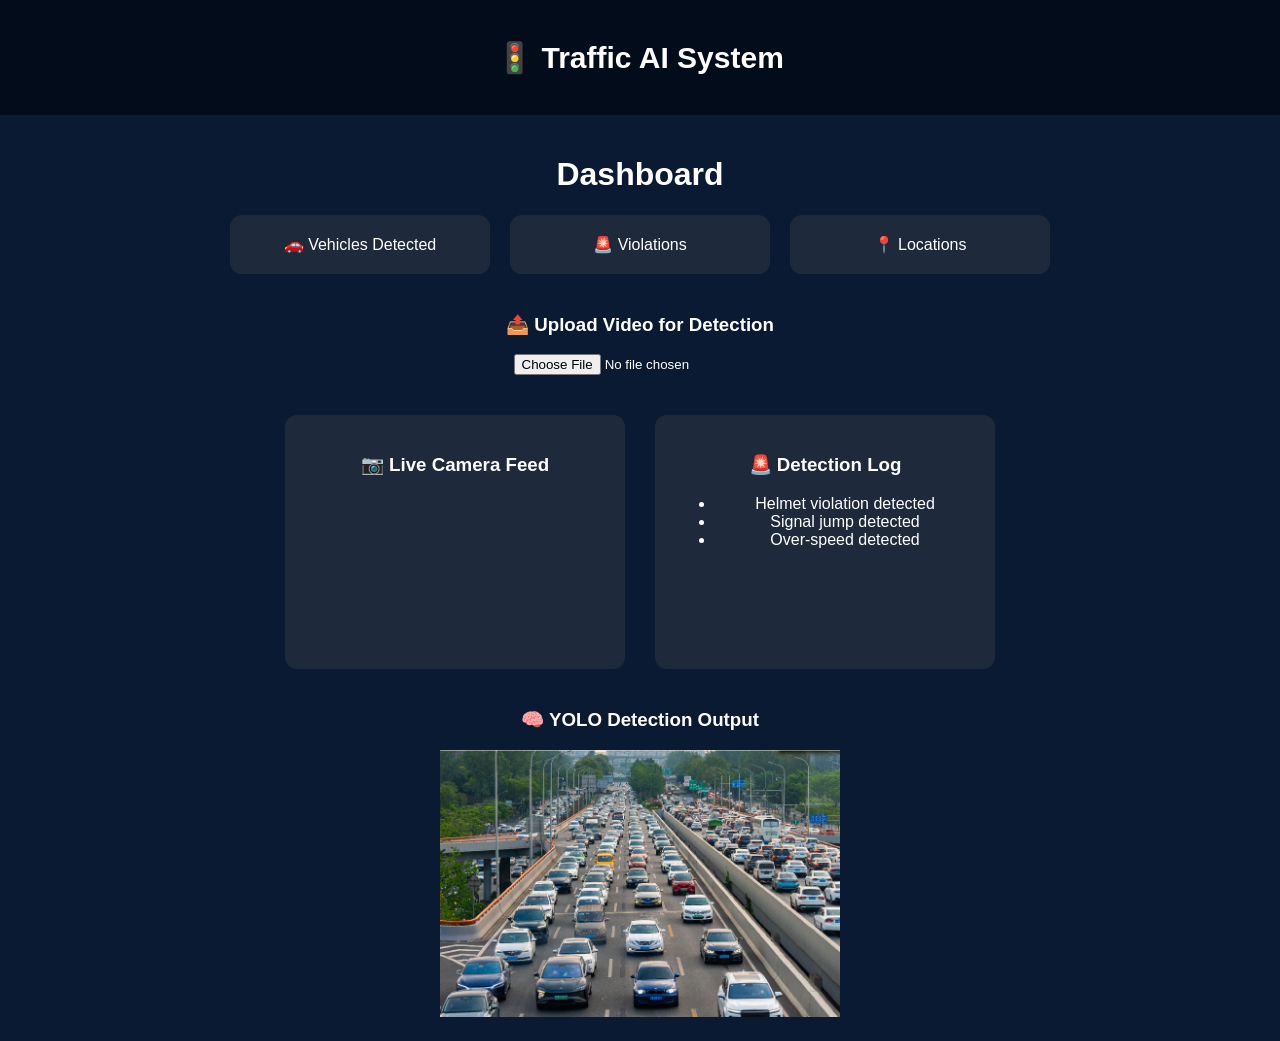
==== frontend/index.html @ d4ddbb0c "Added frontend UI with camera and YOLO output" ====
<!DOCTYPE html>
<html>
<head>
    <title>AI Traffic Dashboard</title>
    <link rel="stylesheet" href="style.css">
</head>

<body>
<!-- 🔥 NAVBAR -->
<div class="navbar">
    <h2>🚦 Traffic AI System</h2>
</div>

<div class="container">

    <!-- 🔥 DASHBOARD TITLE -->
    <h1>Dashboard</h1>

    <!-- 🔥 TOP CARDS -->
    <div class="cards">
        <div class="card">🚗 Vehicles Detected</div>
        <div class="card">🚨 Violations</div>
        <div class="card">📍 Locations</div>
    </div>

    <!-- 🔥 UPLOAD SECTION -->
    <div class="upload-box">
        <h3>📤 Upload Video for Detection</h3>
        <input type="file" accept="video/*">
    </div>

    <!-- 🔥 CAMERA + DETECTION -->
    <div class="camera-section">

        <!-- Camera -->
        <div class="camera-box">
            <h3>📷 Live Camera Feed</h3>
            <video id="camera" autoplay></video>
        </div>

        <!-- Detection Log -->
        <div class="detection-box">
            <h3>🚨 Detection Log</h3>
            <ul>
                <li>Helmet violation detected</li>
                <li>Signal jump detected</li>
                <li>Over-speed detected</li>
            </ul>
        </div>

    </div>

    <!-- 🔥 YOLO OUTPUT -->
    <div class="yolo-output">
        <h3>🧠 YOLO Detection Output</h3>
        <img src="output/result.jpg" id="yolo-image" width="400">
    </div>

</div>

<!-- 🔥 SCRIPT -->
<script>

    // 🎥 Webcam
    const video = document.getElementById("camera");

    navigator.mediaDevices.getUserMedia({ video: true })
    .then(stream => {
        video.srcObject = stream;
    });

    // 🔁 Auto refresh YOLO image
    setInterval(() => {
        const img = document.getElementById("yolo-image");
        img.src = "output/result.jpg?t=" + new Date().getTime();
    }, 1000);

</script>

</body>
</html>
---- frontend/style.css ----
body {
margin: 0;
font-family: Arial, sans-serif;
background: #0b1a33;
color: white;
text-align: center;
}

.navbar {
background: #020c1b;
padding: 15px;
font-size: 20px;
}

.container {
padding: 20px;
}

.cards {
display: flex;
justify-content: center;
gap: 20px;
margin-top: 20px;
}

.card {
background-color: #1e293b;
padding: 20px;
border-radius: 12px;
width: 220px;
}

.upload-box {
margin-top: 40px;
}

.camera-section {
display: flex;
justify-content: center;
gap: 30px;
margin-top: 40px;
}

.camera-box, .detection-box {
background: #1e293b;
padding: 20px;
border-radius: 12px;
width: 300px;
}

video {
width: 100%;
border-radius: 10px;
}

.yolo-output {
margin-top: 40px;
}
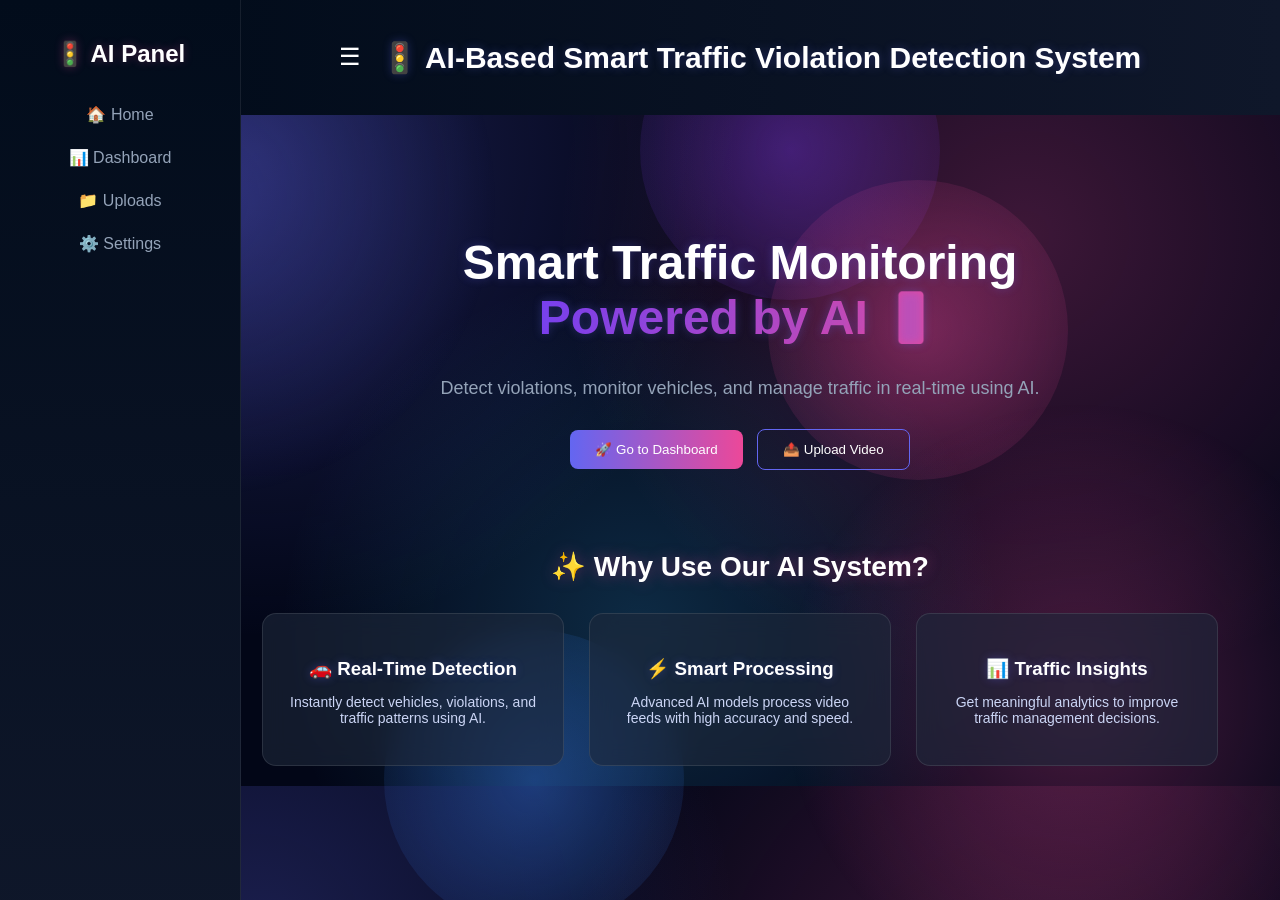
==== commit 2b1978fd: "UI completed with homepage + dashboard + animations" ====
--- a/frontend/index.html
+++ b/frontend/index.html
@@ -1,4 +1,5 @@
 <!DOCTYPE html>
+
 <html>
 <head>
     <title>AI Traffic Dashboard</title>
@@ -6,51 +7,130 @@
 </head>
 
 <body>
+<div class="background-glow">
+    <span></span>
+    <span></span>
+    <span></span>
+</div>
+
 <!-- 🔥 NAVBAR -->
+
 <div class="navbar">
-    <h2>🚦 Traffic AI System</h2>
-</div>
+    <!-- ☰ Hamburger Button -->
+    <span class="menu-btn" onclick="toggleSidebar()">☰</span>
+
+    <h2>🚦 AI-Based Smart Traffic Violation Detection System</h2>
+
+</div>
+
+<!-- 🧱 SIDEBAR -->
+
+<div class="sidebar" id="sidebar">
+    <h2>🚦 AI Panel</h2>
+    <ul>
+        <li onclick="showPage('homePage')">🏠 Home</li>
+        <li onclick="showPage('dashboardPage')">📊 Dashboard</li>
+        <li onclick="showPage('uploadPage')">📁 Uploads</li>
+        <li onclick="showPage('settingsPage')">⚙️ Settings</li>
+    </ul>
+</div>
+
+<!-- 📦 MAIN -->
 
 <div class="container">
 
-    <!-- 🔥 DASHBOARD TITLE -->
-    <h1>Dashboard</h1>
-
-    <!-- 🔥 TOP CARDS -->
+<!-- 🏠 HOME PAGE -->
+<div id="homePage" class="page active">
+
+    <div class="home-container">
+        
+        <h1 class="hero-title">
+            Smart Traffic Monitoring <br>
+            <span>Powered by AI 🚦</span>
+        </h1>
+
+        <p class="hero-subtitle">
+            Detect violations, monitor vehicles, and manage traffic in real-time using AI.
+        </p>
+
+        <div class="hero-buttons">
+            <button onclick="showPage('dashboardPage')" class="primary-btn">
+                🚀 Go to Dashboard
+            </button>
+
+            <button onclick="showPage('uploadPage')" class="secondary-btn">
+                📤 Upload Video
+            </button>
+        </div>
+
+    </div>
+    <!-- 🚀 FEATURES SECTION -->
+<div class="features">
+
+    <h2 class="section-title">✨ Why Use Our AI System?</h2>
+
+    <div class="feature-cards">
+
+        <div class="feature-card">
+            <h3>🚗 Real-Time Detection</h3>
+            <p>Instantly detect vehicles, violations, and traffic patterns using AI.</p>
+        </div>
+
+        <div class="feature-card">
+            <h3>⚡ Smart Processing</h3>
+            <p>Advanced AI models process video feeds with high accuracy and speed.</p>
+        </div>
+
+        <div class="feature-card">
+            <h3>📊 Traffic Insights</h3>
+            <p>Get meaningful analytics to improve traffic management decisions.</p>
+        </div>
+
+    </div>
+
+</div>
+
+</div>
+
+<!-- 📊 DASHBOARD PAGE -->
+<div id="dashboardPage" class="page">
+
+    <h1>🚦Real-Time Traffic Insights</h1>
+
     <div class="cards">
-        <div class="card">🚗 Vehicles Detected</div>
-        <div class="card">🚨 Violations</div>
-        <div class="card">📍 Locations</div>
-    </div>
-
-    <!-- 🔥 UPLOAD SECTION -->
+        <div class="card">
+            🚗 <span id="vehicleCount">0</span><br>Vehicles Detected
+        </div>
+        <div class="card">
+            🚨 <span id="violationCount">0</span><br>Violations
+        </div>
+        <div class="card">
+            📍 <span id="locationCount">0</span><br>Locations
+        </div>
+    </div>
+
     <div class="upload-box">
         <h3>📤 Upload Video for Detection</h3>
-        <input type="file" accept="video/*">
-    </div>
-
-    <!-- 🔥 CAMERA + DETECTION -->
+        <input type="file" id="videoUpload" accept="video/*">
+        <video id="uploadedVideo" controls style="margin-top:15px; width: 400px; display:none;"></video>
+    </div>  
+
     <div class="camera-section">
 
-        <!-- Camera -->
         <div class="camera-box">
             <h3>📷 Live Camera Feed</h3>
             <video id="camera" autoplay></video>
         </div>
 
-        <!-- Detection Log -->
         <div class="detection-box">
             <h3>🚨 Detection Log</h3>
-            <ul>
-                <li>Helmet violation detected</li>
-                <li>Signal jump detected</li>
-                <li>Over-speed detected</li>
+            <ul id="detectionList">
+                <li>Waiting for input...</li>
             </ul>
         </div>
 
     </div>
 
-    <!-- 🔥 YOLO OUTPUT -->
     <div class="yolo-output">
         <h3>🧠 YOLO Detection Output</h3>
         <img src="output/result.jpg" id="yolo-image" width="400">
@@ -58,24 +138,128 @@
 
 </div>
 
+<!-- 📂 UPLOAD PAGE -->
+<div id="uploadPage" class="page">
+    <h1>Upload Center 📤</h1>
+    <p>Upload videos and analyze traffic violations.</p>
+</div>
+
+<!-- ⚙️ SETTINGS PAGE -->
+<div id="settingsPage" class="page">
+    <h1>Settings ⚙️</h1>
+    <p>Configure your system here.</p>
+</div>
+
+</div>
+
 <!-- 🔥 SCRIPT -->
+
 <script>
+document.addEventListener("DOMContentLoaded", () => {
+
+    // 🔁 PAGE SWITCH
+    window.showPage = function(pageId) {
+        const pages = document.querySelectorAll(".page");
+
+        pages.forEach(page => {
+            page.classList.remove("active");
+        });
+
+        document.getElementById(pageId).classList.add("active");
+    };
+
+    const video = document.getElementById("camera");
+    const detectionList = document.getElementById("detectionList");
+    const uploadInput = document.getElementById("videoUpload");
+    const uploadedVideo = document.getElementById("uploadedVideo");
 
     // 🎥 Webcam
-    const video = document.getElementById("camera");
-
-    navigator.mediaDevices.getUserMedia({ video: true })
-    .then(stream => {
-        video.srcObject = stream;
-    });
-
-    // 🔁 Auto refresh YOLO image
+    if (video) {
+        navigator.mediaDevices.getUserMedia({ video: true })
+        .then(stream => {
+            video.srcObject = stream;
+        });
+    }
+
+    // 🔁 YOLO refresh
     setInterval(() => {
         const img = document.getElementById("yolo-image");
-        img.src = "output/result.jpg?t=" + new Date().getTime();
+        if (img) {
+            img.src = "output/result.jpg?t=" + new Date().getTime();
+        }
     }, 1000);
 
+    // 🔢 Counter
+  function animateCount(id, target) {
+    let count = 0;
+    const element = document.getElementById(id);
+
+    const interval = setInterval(() => {
+        count += Math.ceil(target / 50); // faster + smooth
+        if (count >= target) count = target;
+
+        element.innerText = count;
+
+        if (count === target) clearInterval(interval);
+    }, 30);
+}
+    // 🔥 Fake logs
+    const logs = [
+        "🚨 Helmet violation detected",
+        "🚗 Overspeed vehicle detected",
+        "🚦 Signal jump detected",
+        "📸 License plate captured",
+        "⚠️ Triple riding detected"
+    ];
+
+    if (detectionList) {
+        setInterval(() => {
+            const li = document.createElement("li");
+            li.innerText = logs[Math.floor(Math.random() * logs.length)];
+            detectionList.prepend(li);
+
+            if (detectionList.children.length > 5) {
+                detectionList.removeChild(detectionList.lastChild);
+            }
+        }, 2000);
+    }
+
+    // 📤 Upload simulation
+    if (uploadInput) {
+        uploadInput.addEventListener("change", function () {
+            const file = this.files[0];
+
+            if (file) {
+                const url = URL.createObjectURL(file);
+                uploadedVideo.src = url;
+                uploadedVideo.style.display = "block";
+
+                if (detectionList) {
+                    detectionList.innerHTML = "<li>⏳ Processing video...</li>";
+
+                    setTimeout(() => {
+                        detectionList.innerHTML = `
+                            <li>🚨 Helmet violation detected</li>
+                            <li>🚦 Signal jump detected</li>
+                            <li>⚡ Over-speed detected</li>
+                        `;
+                    }, 3000);
+                }
+            }
+        });
+    }
+
+})
+function toggleSidebar() {
+    const sidebar = document.getElementById("sidebar");
+    const container = document.querySelector(".container");
+    const navbar = document.querySelector(".navbar");
+
+    sidebar.classList.toggle("closed");
+    container.classList.toggle("full");
+    navbar.classList.toggle("full");
+}
 </script>
 
 </body>
-</html>
+</html>
--- a/frontend/style.css
+++ b/frontend/style.css
@@ -1,58 +1,519 @@
+/* 🌌 GLOBAL RESET */
 body {
-margin: 0;
-font-family: Arial, sans-serif;
-background: #0b1a33;
-color: white;
-text-align: center;
-}
-
+    margin: 0;
+    font-family: Arial, sans-serif;
+    color: white;
+    text-align: center;
+
+    /* 🔥 NEW PREMIUM BACKGROUND */
+    background: radial-gradient(circle at 20% 20%, rgba(99,102,241,0.25), transparent 40%),
+                radial-gradient(circle at 80% 30%, rgba(236,72,153,0.25), transparent 40%),
+                radial-gradient(circle at 50% 80%, rgba(56,189,248,0.2), transparent 40%),
+                #020617;
+}
+
+/* 🔥 NAVBAR */
 .navbar {
-background: #020c1b;
-padding: 15px;
-font-size: 20px;
-}
-
+    background: linear-gradient(90deg, #020c1b, #0f172a);
+
+    padding: 15px;
+    font-size: 20px;
+
+    display: flex;
+    align-items: center;
+    justify-content: center; /* keeps title centered */
+
+    margin-left: 200px;
+    transition: 0.3s;
+
+    position: relative; /* 🔥 important */
+}
+/* 🧱 SIDEBAR */
+.sidebar {
+    position: fixed;
+    left: 0;
+    top: 0;
+    width: 200px;
+    height: 100%;
+
+    /* 🔥 Gradient instead of flat color */
+    background: linear-gradient(180deg, #020c1b, #0f172a);
+
+    padding: 20px;
+
+    /* ✨ Glass effect */
+    backdrop-filter: blur(12px);
+
+    /* subtle border */
+    border-right: 1px solid rgba(255,255,255,0.08);
+}
+
+/* Title */
+.sidebar h2 {
+    color: white;
+    margin-bottom: 25px;
+    text-shadow: 0 0 10px rgba(236,72,153,0.3); /* 🔥 glow */
+}
+
+/* List */
+.sidebar ul {
+    list-style: none;
+    padding: 0;
+}
+
+/* Items */
+.sidebar li {
+    padding: 12px;
+    color: #94a3b8;
+    cursor: pointer;
+    border-radius: 10px;
+    transition: all 0.3s ease;
+}
+
+/* Hover effect */
+.sidebar li:hover {
+    background: linear-gradient(90deg, rgba(99,102,241,0.2), rgba(236,72,153,0.2));
+    color: white;
+    transform: translateX(5px); /* 🔥 subtle slide */
+}
+
+/* 📦 MAIN CONTAINER */
 .container {
-padding: 20px;
-}
-
+    padding: 20px;
+    margin-left: 220px;
+}
+
+/* 📊 CARDS */
 .cards {
-display: flex;
-justify-content: center;
-gap: 20px;
-margin-top: 20px;
+    display: flex;
+    justify-content: center;
+    gap: 20px;
+    margin-top: 20px;
 }
 
 .card {
-background-color: #1e293b;
-padding: 20px;
-border-radius: 12px;
-width: 220px;
-}
-
+    background: rgba(30, 41, 59, 0.6);
+    backdrop-filter: blur(12px);
+    border-radius: 14px;
+    padding: 20px;
+    width: 220px;
+
+    border: 1px solid rgba(255,255,255,0.1);
+
+    transition: all 0.3s ease;
+    position: relative;
+    overflow: hidden;
+}
+.card {
+    cursor: pointer;
+}
+.card span {
+    font-size: 24px;
+    font-weight: bold;
+    animation: pulse 2s infinite;
+}
+
+@keyframes pulse {
+    0% { opacity: 0.8; }
+    50% { opacity: 1; }
+    100% { opacity: 0.8; }
+}
+/* 🔥 Strong glow overlay */
+.card::before {
+    content: "";
+    position: absolute;
+    inset: 0;
+    background: linear-gradient(120deg, transparent, rgba(236,72,153,0.5), transparent);
+    opacity: 0;
+    transition: 0.4s;
+}
+
+/* 🔥 Hover effects (VISIBLE now) */
+.card:hover::before {
+    opacity: 1;
+}
+
+.card:hover {
+    transform: translateY(-8px) scale(1.03);
+    box-shadow: 0 0 40px rgba(236,72,153,0.6);
+}
+.cards {
+    perspective: 1000px;
+}
+
+
+/* 📤 UPLOAD */
 .upload-box {
-margin-top: 40px;
-}
-
+    margin-top: 40px;
+    text-align: center;
+
+    background: rgba(15, 23, 42, 0.7);
+    padding: 20px;
+    border-radius: 12px;
+    backdrop-filter: blur(12px);
+    border: 1px solid rgba(255,255,255,0.08);
+}
+
+.upload-box:hover {
+    box-shadow: 0 0 25px rgba(99,102,241,0.4);
+    transition: 0.3s;
+}
+
+/* 🎥 UPLOADED VIDEO */
+#uploadedVideo {
+    display: block;
+    margin: 15px auto;
+    border-radius: 10px;
+}
+
+/* 📷 CAMERA + DETECTION */
 .camera-section {
-display: flex;
-justify-content: center;
-gap: 30px;
-margin-top: 40px;
+    display: flex;
+    justify-content: center;
+    gap: 40px;
+    margin-top: 40px;
+    flex-wrap: wrap;
 }
 
 .camera-box, .detection-box {
-background: #1e293b;
-padding: 20px;
-border-radius: 12px;
-width: 300px;
-}
-
+    padding: 20px;
+    border-radius: 12px;
+    width: 300px;
+
+    background: rgba(15, 23, 42, 0.7);
+    backdrop-filter: blur(12px);
+    border: 1px solid rgba(255,255,255,0.08);
+}
+
+/* 🎥 VIDEO */
 video {
-width: 100%;
-border-radius: 10px;
-}
-
+    width: 100%;
+    border-radius: 10px;
+}
+
+/* 🧠 YOLO OUTPUT */
 .yolo-output {
-margin-top: 40px;
-}+    margin-top: 50px;
+    text-align: center;
+
+    background: rgba(15, 23, 42, 0.7);
+    padding: 20px;
+    border-radius: 12px;
+    backdrop-filter: blur(12px);
+    border: 1px solid rgba(255,255,255,0.08);
+}
+
+.yolo-output img {
+    margin-top: 15px;
+    border-radius: 10px;
+    max-width: 90%;
+}
+
+/* ✨ OPTIONAL GLOW TEXT */
+h1, h2, h3 {
+    text-shadow: 0 0 10px rgba(99,102,241,0.3);
+}
+
+/* 🌌 ANIMATED BACKGROUND GLOW */
+body::before {
+    content: "";
+    position: fixed;
+    width: 600px;
+    height: 600px;
+    background: radial-gradient(circle, rgba(99,102,241,0.3), transparent 70%);
+    top: -100px;
+    left: -100px;
+    animation: moveGlow1 10s infinite alternate;
+    z-index: -1;
+}
+
+body::after {
+    content: "";
+    position: fixed;
+    width: 600px;
+    height: 600px;
+    background: radial-gradient(circle, rgba(236,72,153,0.3), transparent 70%);
+    bottom: -100px;
+    right: -100px;
+    animation: moveGlow2 12s infinite alternate;
+    z-index: -1;
+}
+
+@keyframes moveGlow1 {
+    from { transform: translate(0, 0); }
+    to { transform: translate(200px, 150px); }
+}
+
+@keyframes moveGlow2 {
+    from { transform: translate(0, 0); }
+    to { transform: translate(-200px, -150px); }
+}
+.page {
+    display: none;
+}
+
+.page.active {
+    display: block;
+}
+/* 🏠 HOME PAGE */
+
+.home-container {
+    margin-top: 100px;
+    text-align: center;
+}
+
+.hero-title {
+    font-size: 48px;
+    font-weight: bold;
+}
+
+.hero-title span {
+    background: linear-gradient(90deg, #6366f1, #ec4899);
+    -webkit-background-clip: text;
+    color: transparent;
+}
+
+.hero-subtitle {
+    margin-top: 20px;
+    color: #94a3b8;
+    font-size: 18px;
+}
+
+.hero-buttons {
+    margin-top: 30px;
+}
+
+.primary-btn {
+    padding: 12px 25px;
+    margin-right: 10px;
+    border: none;
+    border-radius: 8px;
+    background: linear-gradient(90deg, #6366f1, #ec4899);
+    color: white;
+    cursor: pointer;
+}
+
+.secondary-btn {
+    padding: 12px 25px;
+    border-radius: 8px;
+    border: 1px solid #6366f1;
+    background: transparent;
+    color: white;
+    cursor: pointer;
+}
+
+/* 🚀 FEATURES SECTION */
+.features {
+    margin-top: 80px;
+    text-align: center;
+}
+
+.section-title {
+    font-size: 28px;
+    margin-bottom: 30px;
+    color: white;
+}
+
+/* 🧱 Feature cards layout */
+.feature-cards {
+    display: flex;
+    justify-content: center;
+    align-items: stretch;
+    gap: 25px;
+    flex-wrap: wrap;
+    margin-top: 20px;
+}
+
+/* 💎 Individual card */
+.feature-card {
+    background: rgba(30, 41, 59, 0.6);
+    backdrop-filter: blur(12px);
+    padding: 25px;
+    border-radius: 14px;
+    width: 250px;
+    border: 1px solid rgba(255,255,255,0.1);
+    transition: 0.3s ease;
+}
+.feature-card {
+    min-width: 250px;
+}
+
+/* ✨ Hover effect */
+.feature-card:hover {
+    transform: translateY(-5px);
+    box-shadow: 0 0 20px rgba(99,102,241,0.4);
+}
+
+/* 📝 Text */
+.feature-card h3 {
+    margin-bottom: 10px;
+}
+
+.feature-card p {
+    font-size: 14px;
+    color: #cbd5f5;
+}
+.hero-title span {
+    background: linear-gradient(90deg, #7c3aed, #ec4899);
+
+    background-clip: text;           /* standard */
+    -webkit-background-clip: text;   /* chrome/safari */
+
+    color: transparent;
+}
+
+.primary-btn:hover {
+    transform: scale(1.05);
+    box-shadow: 0 0 20px rgba(236,72,153,0.6);
+}
+
+.feature-card:hover {
+    transform: translateY(-5px);
+    transition: 0.3s;
+}
+/* 🌌 BACKGROUND GLOW BLOBS */
+.background-glow {
+    position: fixed;
+    width: 100%;
+    height: 100%;
+    overflow: hidden;
+    z-index: -1;
+}
+
+.background-glow span {
+    position: absolute;
+    width: 300px;
+    height: 300px;
+    background: radial-gradient(circle, rgba(124,58,237,0.4), transparent);
+    border-radius: 50%;
+    animation: floatGlow 12s infinite ease-in-out;
+}
+
+.background-glow span:nth-child(2) {
+    left: 60%;
+    top: 20%;
+    background: radial-gradient(circle, rgba(236,72,153,0.4), transparent);
+    animation-duration: 15s;
+}
+
+.background-glow span:nth-child(3) {
+    left: 30%;
+    top: 70%;
+    background: radial-gradient(circle, rgba(59,130,246,0.4), transparent);
+    animation-duration: 18s;
+}
+
+/* 🎥 Animation */
+@keyframes floatGlow {
+    0% {
+        transform: translateY(0px) translateX(0px);
+    }
+    50% {
+        transform: translateY(-50px) translateX(40px);
+    }
+    100% {
+        transform: translateY(0px) translateX(0px);
+    }
+}
+.detection-box {
+    max-height: 250px;
+    overflow-y: auto;
+}
+
+/* glow logs */
+.detection-box li {
+    transition: 0.3s;
+}
+
+.detection-box li:hover {
+    color: #ec4899;
+    transform: translateX(5px);
+}
+.camera-box video {
+    border-radius: 12px;
+    border: 1px solid rgba(255,255,255,0.1);
+    box-shadow: 0 0 20px rgba(124,58,237,0.2);
+}
+.yolo-output {
+    text-align: center;
+    margin-top: 50px;
+    position: relative;
+}
+
+.yolo-output::before {
+    content: "";
+    position: absolute;
+    top: -20px;
+    left: 20%;
+    width: 60%;
+    height: 2px;
+    background: linear-gradient(to right, transparent, #7c3aed, transparent);
+}
+.section-title {
+    text-shadow: 0 0 15px rgba(236,72,153,0.4);
+}
+.detection-box li::before {
+    content: "●";
+    color: #22c55e;
+    margin-right: 8px;
+}
+.sidebar li.active {
+    background: linear-gradient(90deg, rgba(99,102,241,0.3), rgba(236,72,153,0.3));
+    color: white;
+}
+.sidebar {
+    position: fixed;
+    left: 0;
+    top: 0;
+    width: 200px;
+    height: 100%;
+
+    background: linear-gradient(180deg, #020c1b, #0f172a);
+    padding: 20px;
+
+    border-right: 1px solid rgba(255,255,255,0.08);
+
+    transition: transform 0.3s ease;
+}
+
+/* 🔥 Hidden sidebar */
+.sidebar.closed {
+    transform: translateX(-100%);
+}
+.container {
+    margin-left: 200px;
+    transition: margin-left 0.3s ease;
+}
+
+/* When sidebar is hidden */
+.container.full {
+    margin-left: 0;
+}
+.navbar {
+    background: linear-gradient(90deg, #020c1b, #0f172a);
+
+    padding: 15px;
+    font-size: 20px;
+
+    display: flex;
+    align-items: center;
+    gap: 20px;
+
+    margin-left: 200px;
+    transition: margin-left 0.3s ease;
+}
+
+/* When sidebar is hidden */
+.navbar.full {
+    margin-left: 0;
+}
+.menu-btn {
+    font-size: 24px;
+    cursor: pointer;
+    color: white;
+    transition: 0.3s;
+}
+
+.menu-btn:hover {
+    color: #ec4899;
+}
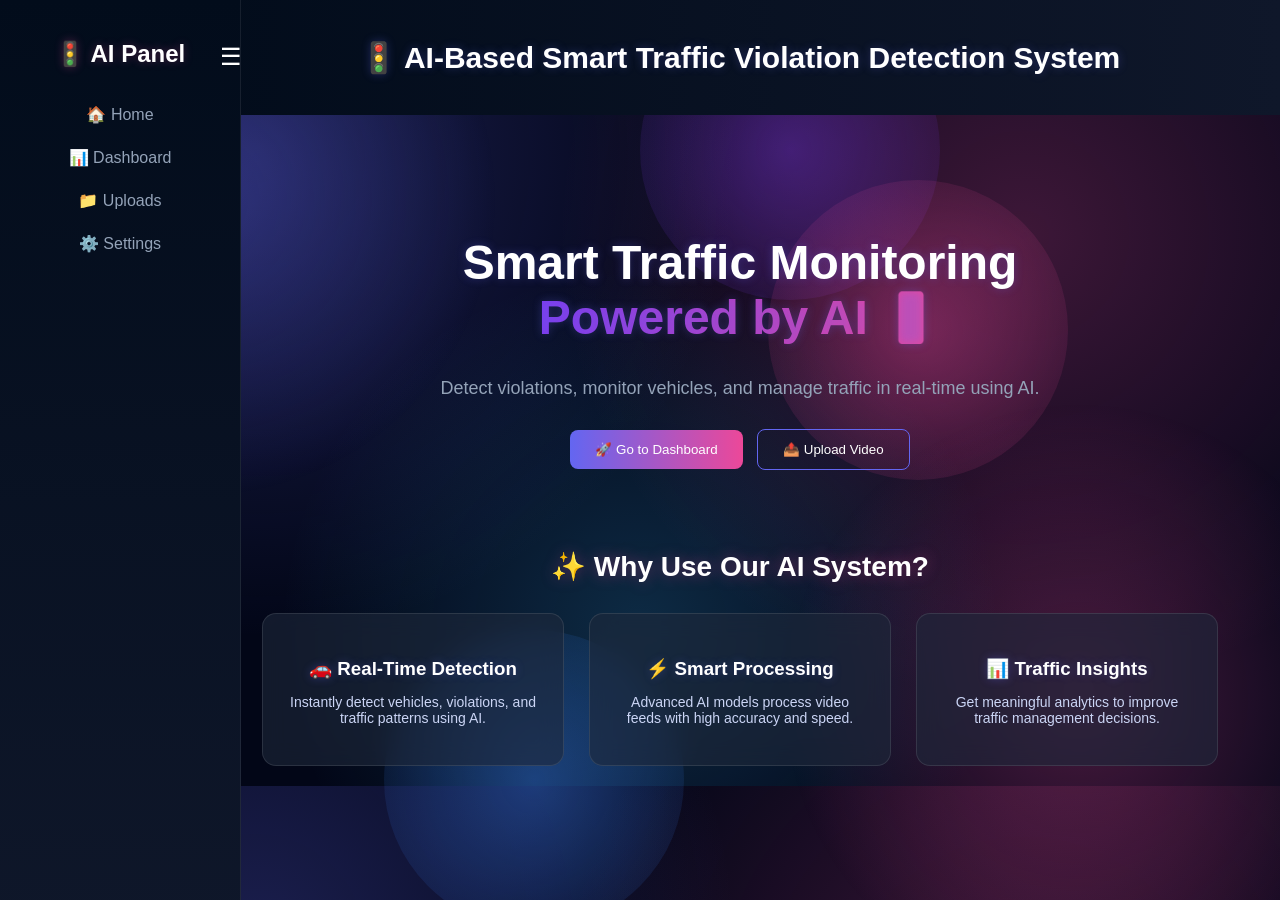
==== commit d72670a7: "Day 2: Completed UI enhancements, sidebar polish, dashboard improvements, upload UI, detection logs," ====
--- a/frontend/index.html
+++ b/frontend/index.html
@@ -17,7 +17,7 @@
 
 <div class="navbar">
     <!-- ☰ Hamburger Button -->
-    <span class="menu-btn" onclick="toggleSidebar()">☰</span>
+    <span class="menu-btn" onclick="toggleSidebar()" id="menuBtn">☰</span>
 
     <h2>🚦 AI-Based Smart Traffic Violation Detection System</h2>
 
@@ -109,11 +109,18 @@
         </div>
     </div>
 
-    <div class="upload-box">
-        <h3>📤 Upload Video for Detection</h3>
-        <input type="file" id="videoUpload" accept="video/*">
-        <video id="uploadedVideo" controls style="margin-top:15px; width: 400px; display:none;"></video>
-    </div>  
+   <div class="upload-box">
+    <h3>📤 Upload Video for Detection</h3>
+
+    <label for="videoUpload" class="upload-area">
+        <p>Drag & Drop your video here</p>
+        <span>or click to browse</span>
+    </label>
+
+    <input type="file" id="videoUpload" accept="video/*" hidden>
+
+    <video id="uploadedVideo" controls></video>
+    </div>
 
     <div class="camera-section">
 
@@ -125,7 +132,7 @@
         <div class="detection-box">
             <h3>🚨 Detection Log</h3>
             <ul id="detectionList">
-                <li>Waiting for input...</li>
+                <li id="initialLog">Waiting for input...</li>
             </ul>
         </div>
 
@@ -140,20 +147,39 @@
 
 <!-- 📂 UPLOAD PAGE -->
 <div id="uploadPage" class="page">
-    <h1>Upload Center 📤</h1>
-    <p>Upload videos and analyze traffic violations.</p>
-</div>
-
+    <p style="text-align:center; margin-top:50px; opacity:0.6;">
+    Upload features will be expanded here later 🚀
+    </p>
+</div>
 <!-- ⚙️ SETTINGS PAGE -->
 <div id="settingsPage" class="page">
     <h1>Settings ⚙️</h1>
-    <p>Configure your system here.</p>
-</div>
-
+    <div class="settings-box">
+    <h2>⚙️ System Settings</h2>
+
+    <div class="setting-item">
+        <label>🌙 Dark Mode</label>
+        <input type="checkbox" id="darkMode" checked>
+    </div>
+
+    <div class="setting-item">
+        <label>🔔 Notifications</label>
+        <input type="checkbox" id="notifications" checked>
+    </div>
+
+    <div class="setting-item">
+        <label>📷 Camera Feed</label>
+        <input type="checkbox" id="cameraToggle" checked>
+    </div>
+
+    <div class="setting-item">
+        <label>🧠 AI Sensitivity</label>
+        <input type="range" min="1" max="10" value="5" id="aiLevel">
+     </div>
+    </div>
 </div>
 
 <!-- 🔥 SCRIPT -->
-
 <script>
 document.addEventListener("DOMContentLoaded", () => {
 
@@ -254,12 +280,153 @@
     const sidebar = document.getElementById("sidebar");
     const container = document.querySelector(".container");
     const navbar = document.querySelector(".navbar");
+    const menuBtn = document.getElementById("menuBtn");
 
     sidebar.classList.toggle("closed");
     container.classList.toggle("full");
     navbar.classList.toggle("full");
+
+    const isOpen = !sidebar.classList.contains("closed");
+
+    document.body.classList.toggle("sidebar-open", isOpen);
+
+    // 🔥 CHANGE ICON
+    menuBtn.textContent = isOpen ? "✖" : "☰";
 }
+function setActive(element) {
+    const items = document.querySelectorAll(".sidebar ul li");
+
+    items.forEach(item => item.classList.remove("active"));
+
+    element.classList.add("active");
+}
+document.getElementById("videoUpload").addEventListener("change", function(event) {
+    const file = event.target.files[0];
+    const video = document.getElementById("uploadedVideo");
+
+    if (file) {
+        video.src = URL.createObjectURL(file);
+        video.style.display = "block";
+    }
+});
+function addLog(message, type = "normal") {
+    const logList = document.getElementById("detectionList");
+
+    const li = document.createElement("li");
+
+    li.className = "log-item " + type;  // 🔥 IMPORTANT (force class)
+
+    li.innerHTML = `
+        <span class="log-dot"></span>
+        ${message}
+    `;
+
+    logList.appendChild(li);
+    logList.scrollTop = logList.scrollHeight;
+}
+    addLog("🟢 Test Normal", "normal");
+    addLog("🟡 Test Warning", "warning");
+    addLog("🔴 Test Violation", "violation");
+setTimeout(() => {
+    addLog("🚗 Vehicle detected", "normal");
+}, 2000);
+
+setTimeout(() => {
+    addLog("📸 License plate captured", "normal");
+}, 3500);
+
+setTimeout(() => {
+    addLog("⚠️ Triple riding detected", "warning");
+}, 5000);
+
+setTimeout(() => {
+    addLog("🚦 Signal jump detected", "violation");
+}, 6500);
+
+setTimeout(() => {
+    addLog("🛑 Helmet violation detected", "violation");
+}, 8000);
 </script>
-
+<script>
+// 🌙 DARK MODE
+const darkModeToggle = document.getElementById("darkMode");
+
+darkModeToggle.addEventListener("change", () => {
+    document.body.classList.toggle("light-mode");
+});
+
+
+// 🔔 NOTIFICATIONS
+const notificationsToggle = document.getElementById("notifications");
+
+notificationsToggle.addEventListener("change", () => {
+    if (notificationsToggle.checked) {
+        alert("Notifications Enabled 🔔");
+    } else {
+        alert("Notifications Disabled ❌");
+    }
+});
+
+
+// 📷 CAMERA TOGGLE
+const cameraToggle = document.getElementById("cameraToggle");
+const cameraFeed = document.getElementById("camera");
+
+cameraToggle.addEventListener("change", () => {
+    if (cameraToggle.checked) {
+        cameraFeed.style.display = "block";
+    } else {
+        cameraFeed.style.display = "none";
+    }
+});
+
+
+// 🧠 AI SENSITIVITY SLIDER
+const aiLevel = document.getElementById("aiLevel");
+
+aiLevel.addEventListener("input", () => {
+    console.log("AI Sensitivity:", aiLevel.value);
+});
+</script>
+<script>
+const videoUpload = document.getElementById("videoUpload");
+const videoPlayer = document.getElementById("uploadedVideo");
+
+videoUpload.addEventListener("change", async function () {
+    const file = this.files[0];
+
+    if (!file) return;
+
+    // show preview
+    const url = URL.createObjectURL(file);
+    videoPlayer.src = url;
+    videoPlayer.style.display = "block";
+
+    // send to backend
+    const formData = new FormData();
+    formData.append("file", file);
+
+    try {
+        const response = await fetch("http://127.0.0.1:5000/upload", {
+            method: "POST",
+            body: formData
+        });
+
+        const data = await response.json();
+
+        console.log("Backend response:", data);
+
+        // update YOLO output image
+        document.getElementById("yolo-image").src = data.output;
+
+        // add log
+        addLog("📤 Video processed", "normal");
+
+    } catch (error) {
+        console.error(error);
+        addLog("❌ Upload failed", "violation");
+    }
+});
+</script>
 </body>
 </html>
--- a/frontend/style.css
+++ b/frontend/style.css
@@ -24,10 +24,27 @@
     justify-content: center; /* keeps title centered */
 
     margin-left: 200px;
-    transition: 0.3s;
-
-    position: relative; /* 🔥 important */
-}
+    transition: margin-left 0.3s ease;
+
+    position: relative; /* 🔥 VERY IMPORTANT */
+}
+.menu-btn {
+    position: absolute;
+    left: 20px;
+    top: 50%;
+    transform: translateY(-50%);
+
+    font-size: 24px;
+    cursor: pointer;
+    color: white;
+
+    z-index: 1000;
+}
+/* When sidebar is hidden */
+.navbar.full {
+    margin-left: 0;
+}
+
 /* 🧱 SIDEBAR */
 .sidebar {
     position: fixed;
@@ -46,6 +63,8 @@
 
     /* subtle border */
     border-right: 1px solid rgba(255,255,255,0.08);
+
+    transition: transform 0.3s ease;
 }
 
 /* Title */
@@ -60,7 +79,14 @@
     list-style: none;
     padding: 0;
 }
-
+#detectionList {
+    list-style: none;
+    padding-left: 0;
+
+    display: flex;
+    flex-direction: column;   /* 🔥 THIS FIXES EVERYTHING */
+    gap: 8px;
+}
 /* Items */
 .sidebar li {
     padding: 12px;
@@ -69,6 +95,10 @@
     border-radius: 10px;
     transition: all 0.3s ease;
 }
+.sidebar ul li.active {
+    background: linear-gradient(90deg, rgba(124,58,237,0.3), rgba(236,72,153,0.3));
+    box-shadow: 0 0 12px rgba(236, 72, 153, 0.4);
+}
 
 /* Hover effect */
 .sidebar li:hover {
@@ -76,11 +106,14 @@
     color: white;
     transform: translateX(5px); /* 🔥 subtle slide */
 }
-
-/* 📦 MAIN CONTAINER */
 .container {
+    margin-left: 200px;
     padding: 20px;
-    margin-left: 220px;
+    transition: margin-left 0.3s ease;
+}
+/* When sidebar is hidden */
+.container.full {
+    margin-left: 0;
 }
 
 /* 📊 CARDS */
@@ -89,23 +122,43 @@
     justify-content: center;
     gap: 20px;
     margin-top: 20px;
-}
-
+    perspective: 1000px;
+}
 .card {
     background: rgba(30, 41, 59, 0.6);
     backdrop-filter: blur(12px);
-    border-radius: 14px;
+
+    border-radius: 16px;
     padding: 20px;
     width: 220px;
 
-    border: 1px solid rgba(255,255,255,0.1);
+    border: 1px solid rgba(255,255,255,0.08);
 
     transition: all 0.3s ease;
+
     position: relative;
     overflow: hidden;
-}
-.card {
     cursor: pointer;
+
+    box-shadow: 0 0 20px rgba(99,102,241,0.15);
+}
+.card:hover {
+    transform: translateY(-10px) scale(1.03);
+
+    box-shadow: 
+        0 0 25px rgba(99,102,241,0.5),
+        0 0 40px rgba(236,72,153,0.3);
+
+    border: 1px solid rgba(236,72,153,0.4);
+    transform: translateY(-8px) scale(1.03);
+    box-shadow: 0 0 40px rgba(236,72,153,0.6);
+}
+.card:hover {
+    transform: translateY(-5px) scale(1.02);
+    box-shadow: 0 10px 30px rgba(236,72,153,0.3);
+}
+.card h2 {
+    text-shadow: 0 0 10px rgba(99,102,241,0.6);
 }
 .card span {
     font-size: 24px;
@@ -132,16 +185,6 @@
 .card:hover::before {
     opacity: 1;
 }
-
-.card:hover {
-    transform: translateY(-8px) scale(1.03);
-    box-shadow: 0 0 40px rgba(236,72,153,0.6);
-}
-.cards {
-    perspective: 1000px;
-}
-
-
 /* 📤 UPLOAD */
 .upload-box {
     margin-top: 40px;
@@ -461,59 +504,219 @@
     background: linear-gradient(90deg, rgba(99,102,241,0.3), rgba(236,72,153,0.3));
     color: white;
 }
-.sidebar {
-    position: fixed;
-    left: 0;
-    top: 0;
-    width: 200px;
-    height: 100%;
-
-    background: linear-gradient(180deg, #020c1b, #0f172a);
-    padding: 20px;
-
-    border-right: 1px solid rgba(255,255,255,0.08);
-
-    transition: transform 0.3s ease;
-}
 
 /* 🔥 Hidden sidebar */
 .sidebar.closed {
     transform: translateX(-100%);
 }
-.container {
-    margin-left: 200px;
-    transition: margin-left 0.3s ease;
-}
-
-/* When sidebar is hidden */
-.container.full {
-    margin-left: 0;
-}
-.navbar {
-    background: linear-gradient(90deg, #020c1b, #0f172a);
-
-    padding: 15px;
-    font-size: 20px;
+.upload-box{
+    max-width: 900px;   /* 🔥 stops full stretch */
+    margin: 30px auto;  /* center horizontally */
+
+    background: rgba(30, 41, 59, 0.6);
+    backdrop-filter: blur(12px);
+
+    padding: 25px;
+    border-radius: 16px;
+
+    border: 1px solid rgba(255,255,255,0.08);
+}
+.upload-area {
+    display: block;
+    border: 2px dashed rgba(255,255,255,0.2);
+    border-radius: 14px;
+
+    padding: 40px;
+    text-align: center;
+
+    color: #aaa;
+    cursor: pointer;
+
+    transition: all 0.3s ease;
+}
+.upload-area:hover {
+    border-color: #ec4899;
+
+    box-shadow: 
+        0 0 20px rgba(236,72,153,0.4),
+        inset 0 0 20px rgba(99,102,241,0.2);
+
+    color: white;
+}
+.upload-area p {
+    font-size: 18px;
+    font-weight: bold;
+}
+
+.upload-area span {
+    font-size: 14px;
+    opacity: 0.7;
+}
+#uploadedVideo {
+    margin-top: 20px;
+    width: 100%;
+    max-width: 500px;
+
+    border-radius: 12px;
+    display: none;
+}
+#logList {
+    max-height: 200px;
+    overflow-y: auto;
+
+    padding: 10px;
+    list-style: none;
+}
+#logList li {
+    padding: 8px 10px;
+    margin-bottom: 8px;
+
+    background: rgba(30,41,59,0.5);
+    border-radius: 8px;
+
+    font-size: 14px;
 
     display: flex;
     align-items: center;
-    gap: 20px;
-
-    margin-left: 200px;
-    transition: margin-left 0.3s ease;
-}
-
-/* When sidebar is hidden */
-.navbar.full {
-    margin-left: 0;
-}
-.menu-btn {
-    font-size: 24px;
+    gap: 10px;
+
+    animation: fadeIn 0.4s ease;
+}
+.log-dot {
+    width: 8px;
+    height: 8px;
+    border-radius: 50%;
+
+    animation: blink 1.2s infinite;
+}
+@keyframes blink {
+    0%, 100% { opacity: 1; }
+    50% { opacity: 0.3; }
+}
+
+@keyframes fadeIn {
+    from {
+        opacity: 0;
+        transform: translateY(10px);
+    }
+    to {
+        opacity: 1;
+        transform: translateY(0);
+    }
+}
+setInterval(() => {
+    addLog("🚗 Vehicle detected at signal", "normal");
+}, 3000);
+/* base */
+.log-item {
+    display: flex;
+    align-items: center;
+    gap: 10px;
+    font-size: 14px;
+}
+
+/* 🟢 NORMAL */
+.log-item.normal .log-dot {
+    background: #00ff9d;
+    box-shadow: 0 0 8px #00ff9d;
+}
+
+/* 🟡 WARNING */
+.log-item.warning .log-dot {
+    background: #ffd93d;
+    box-shadow: 0 0 8px #ffd93d;
+}
+
+/* 🔴 VIOLATION */
+.log-item.violation .log-dot {
+    background: #ff4d4d;
+    box-shadow: 0 0 10px #ff4d4d;
+}
+
+/* optional glow text */
+.log-item.violation {
+    color: #ffb3b3;
+}
+.settings-box {
+    max-width: 500px;
+    margin: 30px auto;
+    padding: 25px;
+
+    background: rgba(30, 41, 59, 0.6);
+    backdrop-filter: blur(12px);
+
+    border-radius: 16px;
+    border: 1px solid rgba(255,255,255,0.08);
+}
+
+.setting-item {
+    display: flex;
+    justify-content: space-between;
+    align-items: center;
+    margin: 15px 0;
+}
+.light-mode {
+    background: #f5f7fa;
+    color: #111;
+}
+
+.light-mode .navbar {
+    background: #ffffff;
+}
+
+.light-mode .sidebar {
+    background: #ffffff;
+}
+
+.light-mode .card,
+.light-mode .upload-section,
+.light-mode .settings-box {
+    background: rgba(255,255,255,0.8);
+    color: #111;
+}
+.fade-in {
+    animation: fadeIn 0.8s ease-in-out;
+}
+
+@keyframes fadeIn {
+    from {
+        opacity: 0;
+        transform: translateY(20px);
+    }
+    to {
+        opacity: 1;
+        transform: translateY(0);
+    }
+}
+button:hover {
+    transform: scale(1.05);
+    box-shadow: 0 0 15px rgba(236,72,153,0.5);
+}
+/* 📥 UPLOAD SECTION */
+.upload-section {
+    max-width: 900px;
+    margin: 30px auto;
+    padding: 25px;
+
+    background: rgba(30, 41, 59, 0.6);
+    backdrop-filter: blur(12px);
+
+    border-radius: 16px;
+    border: 1px solid rgba(255,255,255,0.08);
+}
+
+/* 📦 Upload box */
+.upload-box {
+    border: 2px dashed rgba(255,255,255,0.2);
+    padding: 40px;
+    text-align: center;
+    border-radius: 12px;
     cursor: pointer;
-    color: white;
-    transition: 0.3s;
-}
-
-.menu-btn:hover {
-    color: #ec4899;
-}
+
+    transition: all 0.3s ease;
+}
+
+.upload-box:hover {
+    border-color: #ec4899;
+    background: rgba(236,72,153,0.1);
+}
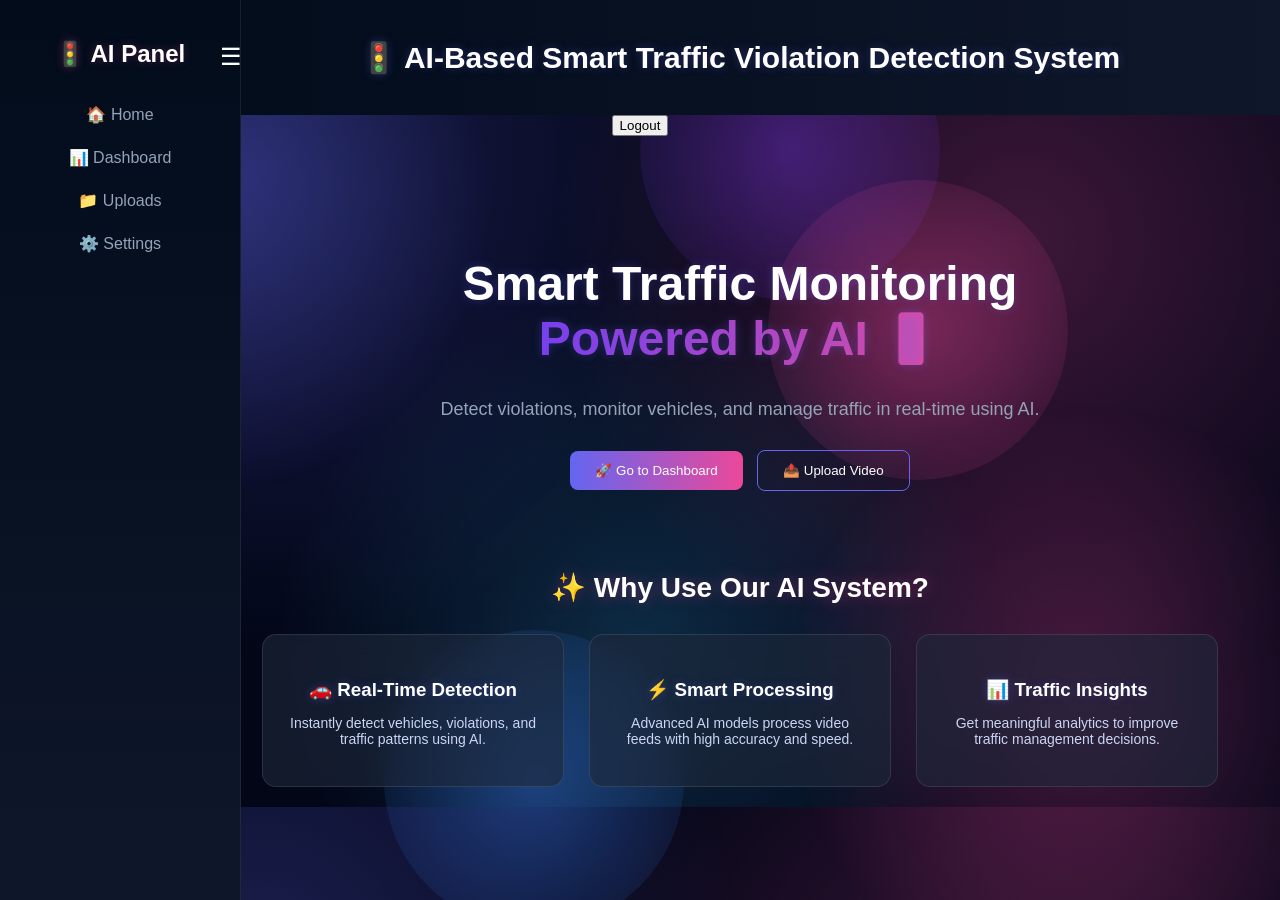
==== commit b56e2f14: "Added complete user portal UI with payment and notification system" ====
--- a/frontend/index.html
+++ b/frontend/index.html
@@ -22,6 +22,7 @@
     <h2>🚦 AI-Based Smart Traffic Violation Detection System</h2>
 
 </div>
+<button onclick="logout()">Logout</button>
 
 <!-- 🧱 SIDEBAR -->
 
--- a/frontend/style.css
+++ b/frontend/style.css
@@ -719,4 +719,602 @@
 .upload-box:hover {
     border-color: #ec4899;
     background: rgba(236,72,153,0.1);
+}
+.login-container {
+    width: 320px;
+    margin: 100px auto;
+    padding: 30px;
+    border-radius: 12px;
+    background: rgba(30, 41, 59, 0.8);
+    backdrop-filter: blur(10px);
+    text-align: center;
+}
+
+.login-container input,
+.login-container select {
+    width: 100%;
+    margin: 10px 0;
+    padding: 10px;
+    border-radius: 8px;
+    border: none;
+}
+
+.login-container button {
+    width: 100%;
+    padding: 10px;
+    background: #ec4899;
+    border: none;
+    border-radius: 8px;
+    color: white;
+    cursor: pointer;
+}
+.role-buttons {
+    display: flex;
+    flex-direction: column;
+    gap: 12px; /* 🔥 THIS adds space between buttons */
+    margin-top: 15px;
+}
+.role-buttons button {
+    padding: 12px;
+    border-radius: 12px;
+}
+.user-stats {
+    display: flex;
+    gap: 20px;
+    justify-content: center;
+    margin: 30px 0;
+}
+
+.stat-card {
+    background: rgba(255,255,255,0.08);
+    padding: 20px;
+    border-radius: 16px;
+    text-align: center;
+    width: 120px;
+    backdrop-filter: blur(10px);
+}
+
+.stat-card h3 {
+    font-size: 14px;
+    color: #ccc;
+}
+
+.stat-card p {
+    font-size: 22px;
+    font-weight: bold;
+}
+.challan-card {
+    background: rgba(255,255,255,0.08);
+    padding: 20px;
+    border-radius: 16px;
+    width: 260px;
+    margin: 15px;
+    backdrop-filter: blur(10px);
+}
+
+.status.paid {
+    color: #00ff9d;
+}
+
+.status.unpaid {
+    color: #ff4d6d;
+}
+
+.pay-btn {
+    margin-top: 10px;
+    padding: 8px 12px;
+    background: linear-gradient(45deg, #ff4d8d, #6c5ce7);
+    border: none;
+    border-radius: 8px;
+    color: white;
+    cursor: pointer;
+}
+
+.invoice-btn {
+    margin-top: 10px;
+    padding: 8px 12px;
+    background: rgba(255,255,255,0.1);
+    border: none;
+    border-radius: 8px;
+    color: white;
+}
+/* challan layout */
+.challan-container {
+    max-width: 1000px;
+    margin: auto;
+}
+
+/* make cards in row */
+.challan-wrapper {
+     display: flex;
+    gap: 20px;
+    flex-wrap: wrap;
+    justify-content: center;
+}
+.challan-grid {
+    display: flex;
+    justify-content: center;
+    gap: 30px;
+    margin-top: 30px;
+    flex-wrap: wrap;
+}
+/* MAIN LAYOUT FIX */
+.main-layout {
+    display: flex;
+    gap: 40px;
+    padding: 40px;
+    align-items: flex-start;
+}
+
+/* LEFT PANEL */
+.left-panel {
+    width: 260px;
+    background: rgba(255,255,255,0.05);
+    padding: 20px;
+    border-radius: 20px;
+    height: fit-content;
+}
+
+/* RIGHT PANEL */
+.right-panel {
+    flex: 1;
+}
+/* profile */
+.user-profile {
+    background: rgba(255,255,255,0.06);
+    padding: 20px;
+    border-radius: 15px;
+    margin-bottom: 20px;
+}
+.user-page {
+    display: flex;
+    min-height: 100vh;
+}
+
+/* LEFT SIDEBAR */
+.user-sidebar {
+    width: 260px;
+    padding: 25px;
+    background: rgba(0,0,0,0.2);
+}
+
+/* RIGHT SIDE */
+.user-main {
+    margin-left: 280px;
+    padding: 40px;
+    text-align: center;
+
+    min-height: 100vh;
+
+    display: flex;
+    flex-direction: column;
+}
+.user-menu {
+    margin-top: 40px;
+
+    display: flex;
+    flex-direction: column;
+    gap: 18px;
+}
+
+.user-menu button {
+
+    width: 100%;
+
+    background: transparent;
+    border: none;
+
+    color: #cfd8e3;
+
+    font-size: 18px;
+    text-align: left;
+
+    padding: 14px 18px;
+
+    border-radius: 12px;
+
+    cursor: pointer;
+
+    transition: 0.3s ease;
+}
+
+.user-menu button:hover {
+
+    background: linear-gradient(
+        90deg,
+        rgba(131, 58, 180, 0.35),
+        rgba(253, 29, 29, 0.15)
+    );
+
+    color: white;
+
+    transform: translateX(6px);
+}
+/* logout */
+.logout-btn {
+    width: 100%;
+    padding: 12px;
+    background: linear-gradient(135deg, #ff4d4d, #ff7a7a);
+    border: none;
+    border-radius: 12px;
+    color: white;
+    cursor: pointer;
+}
+.logout-container {
+    margin-top: auto; 
+    display: flex;
+    justify-content: center;
+}
+
+.filters {
+    margin-bottom: 20px;
+}
+
+.filters button {
+    background: rgba(255,255,255,0.1);
+    border: none;
+    padding: 6px 14px;
+    margin: 0 5px;
+    border-radius: 20px;
+    color: white;
+    cursor: pointer;
+    transition: 0.3s;
+}
+
+.filters button:hover {
+    background: #ff4d94;
+    transform: scale(1.05);
+}
+.left-panel {
+    width: 260px;
+    padding-left: 20px;  /* 🔥 THIS FIXES THE LOOK */
+}
+body {
+    overflow-x: hidden;
+}
+.left-panel {
+    width: 260px;
+    padding: 20px;
+    background: rgba(255,255,255,0.04);
+    border-radius: 15px;
+    height: fit-content;
+    box-shadow: 0 0 20px rgba(0,0,0,0.3);
+}
+.right-panel {
+    text-align: left;
+}
+.user-left-strip {
+
+    position: fixed;
+
+    left: 0;
+    top: 0;
+
+    width: 240px;
+    height: 100vh;
+
+    padding: 30px 20px;
+
+    background: linear-gradient(
+        180deg,
+        #050816,
+        #07142f
+    );
+
+    box-shadow: 4px 0 25px rgba(0,0,0,0.3);
+
+    display: flex;
+    flex-direction: column;
+
+    z-index: 100;
+}
+
+.user-left-strip h2 {
+
+    color: white;
+    font-size: 32px;
+    line-height: 1.2;
+
+    margin-bottom: 30px;
+}
+.filters button {
+    background: rgba(255, 255, 255, 0.12);
+    border: none;
+    padding: 6px 12px;
+    border-radius: 8px;
+    color: white;
+    cursor: pointer;
+}
+
+.filters button:hover {
+    background: #ff4d94;
+}
+/* ================= PAYMENT UI ================= */
+
+.payment-container{
+    display: flex;
+    gap: 40px;
+    justify-content: center;
+    align-items: flex-start;
+    margin-top: 40px;
+    flex-wrap: wrap;
+}
+
+.payment-methods{
+    display: flex;
+    flex-direction: column;
+    gap: 15px;
+}
+
+.method-btn{
+    background: rgba(255,255,255,0.08);
+    border: none;
+    color: white;
+    padding: 15px 25px;
+    border-radius: 12px;
+    cursor: pointer;
+    font-size: 16px;
+    transition: 0.3s;
+    text-align: left;
+}
+
+.method-btn:hover{
+    background: rgba(236,72,153,0.3);
+}
+
+.method-btn.active{
+    background: linear-gradient(135deg,#ec4899,#8b5cf6);
+}
+
+.payment-box{
+    width: 420px;
+    background: rgba(255,255,255,0.05);
+    padding: 30px;
+    border-radius: 18px;
+    backdrop-filter: blur(10px);
+    box-shadow: 0 0 20px rgba(0,0,0,0.3);
+}
+
+.payment-box h2{
+    margin-bottom: 20px;
+}
+
+.payment-box input{
+    width: 100%;
+    padding: 14px;
+    margin-top: 15px;
+    border: none;
+    border-radius: 10px;
+    background: rgba(255,255,255,0.08);
+    color: white;
+    font-size: 15px;
+}
+
+.payment-row{
+    display: flex;
+    gap: 15px;
+}
+
+.big-pay-btn{
+    width: 100%;
+    margin-top: 20px;
+    padding: 14px;
+    font-size: 16px;
+}
+#success-toast{
+    position: fixed;
+    top: 30px;
+    right: -400px;
+
+    background: linear-gradient(135deg,#22c55e,#16a34a);
+
+    color: white;
+
+    padding: 18px 30px;
+
+    border-radius: 14px;
+
+    font-size: 18px;
+    font-weight: bold;
+
+    box-shadow: 0 0 20px rgba(0,0,0,0.3);
+
+    transition: 0.5s;
+
+    z-index: 9999;
+}
+/* INVOICE MODAL */
+
+.invoice-modal{
+
+    position: fixed;
+    inset: 0;
+
+    background: rgba(0,0,0,0.6);
+
+    display: none;
+
+    justify-content: center;
+    align-items: center;
+
+    z-index: 9999;
+}
+
+.invoice-content{
+
+    width: 400px;
+
+    background: rgba(20,20,40,0.95);
+
+    padding: 30px;
+
+    border-radius: 20px;
+
+    color: white;
+
+    box-shadow: 0 0 25px rgba(0,0,0,0.4);
+
+    position: relative;
+
+    animation: popup 0.3s ease;
+}
+
+.invoice-content h2{
+    margin-bottom: 20px;
+}
+
+.invoice-content p{
+    margin: 14px 0;
+}
+
+.close-btn{
+
+    position: absolute;
+
+    top: 15px;
+    right: 20px;
+
+    cursor: pointer;
+
+    font-size: 20px;
+}
+
+@keyframes popup{
+
+    from{
+        transform: scale(0.8);
+        opacity: 0;
+    }
+
+    to{
+        transform: scale(1);
+        opacity: 1;
+    }
+
+}
+/* ================= NOTIFICATION BELL ================= */
+
+.notification-wrapper{
+
+    position: absolute;
+
+    top: 30px;
+    right: 40px;
+
+    z-index: 999;
+}
+
+.notification-bell{
+
+    position: relative;
+
+    width: 55px;
+    height: 55px;
+
+    border-radius: 50%;
+
+    background: rgba(255,255,255,0.08);
+
+    display: flex;
+    justify-content: center;
+    align-items: center;
+
+    font-size: 24px;
+
+    cursor: pointer;
+
+    backdrop-filter: blur(10px);
+
+    box-shadow: 0 0 15px rgba(236,72,153,0.3);
+
+    transition: 0.3s;
+}
+
+.notification-bell:hover{
+
+    transform: scale(1.08);
+
+}
+
+#notificationCount{
+
+    position: absolute;
+
+    top: -5px;
+    right: -5px;
+
+    width: 22px;
+    height: 22px;
+
+    border-radius: 50%;
+
+    background: #ef4444;
+
+    color: white;
+
+    font-size: 12px;
+    font-weight: bold;
+
+    display: flex;
+    justify-content: center;
+    align-items: center;
+}
+
+.notification-panel{
+
+    width: 320px;
+
+    background: rgba(20,20,40,0.95);
+
+    margin-top: 15px;
+
+    border-radius: 16px;
+
+    overflow: hidden;
+
+    display: none;
+
+    box-shadow: 0 0 25px rgba(0,0,0,0.4);
+}
+
+.notification-item{
+
+    padding: 18px;
+
+    border-bottom: 1px solid rgba(255,255,255,0.08);
+
+    color: white;
+
+    transition: 0.3s;
+}
+
+.notification-item:hover{
+
+    background: rgba(255,255,255,0.05);
+
+}
+/* LIVE CHALLAN ANIMATION */
+
+@keyframes slideInCard{
+
+    from{
+        opacity: 0;
+        transform: translateY(40px);
+    }
+
+    to{
+        opacity: 1;
+        transform: translateY(0);
+    }
+
+}
+
+.live-card{
+
+    animation: slideInCard 0.6s ease;
+
+    border: 1px solid rgba(239,68,68,0.4);
+
+    box-shadow: 0 0 20px rgba(239,68,68,0.2);
+
 }
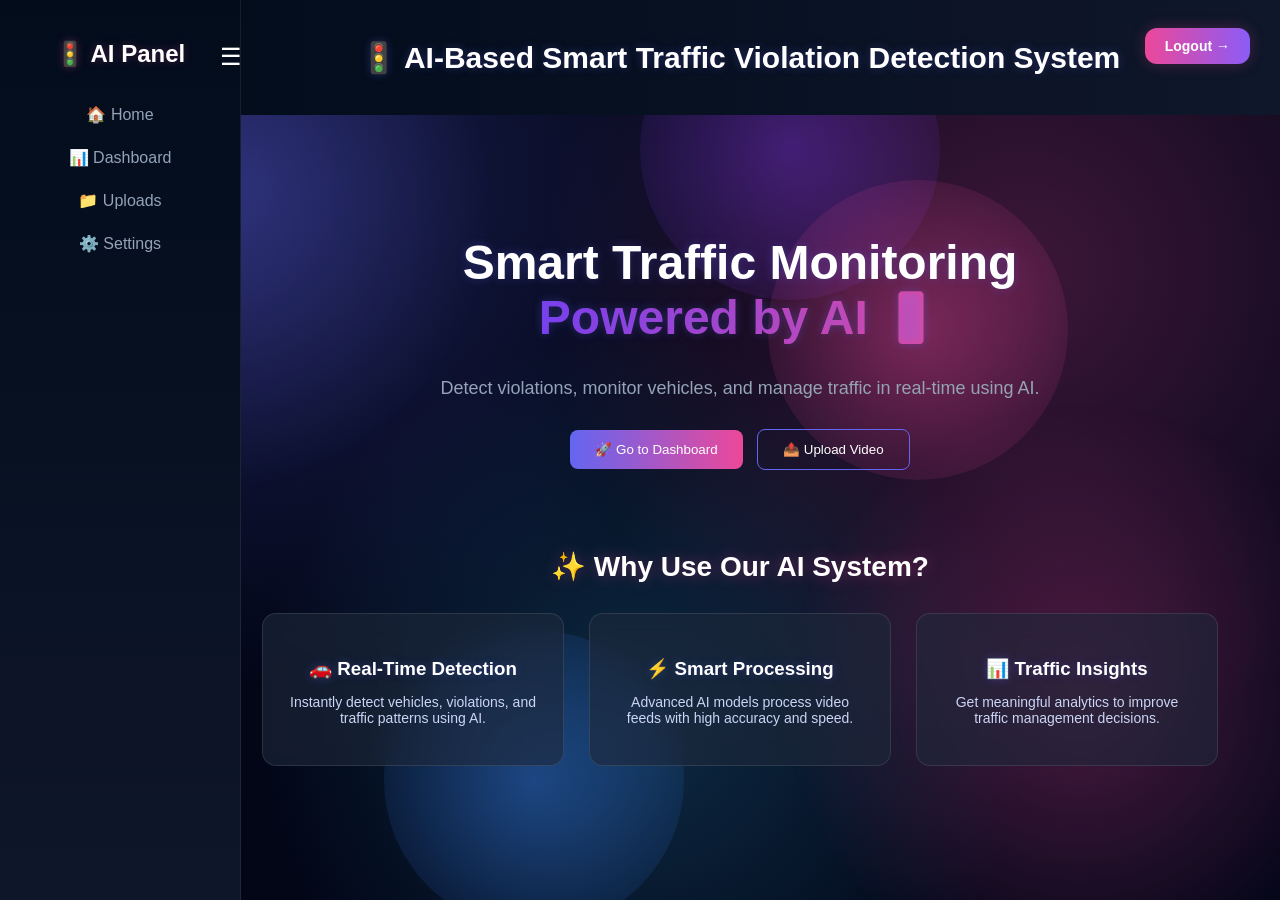
==== commit 0122bc53: "Fixed login system and completed frontend flow" ====
--- a/frontend/index.html
+++ b/frontend/index.html
@@ -20,9 +20,13 @@
     <span class="menu-btn" onclick="toggleSidebar()" id="menuBtn">☰</span>
 
     <h2>🚦 AI-Based Smart Traffic Violation Detection System</h2>
-
-</div>
-<button onclick="logout()">Logout</button>
+    <button class="top-logout-btn"
+        onclick="logout()">
+
+    Logout →
+    </button>
+</div>
+
 
 <!-- 🧱 SIDEBAR -->
 
@@ -429,5 +433,6 @@
     }
 });
 </script>
+<script src="script.js"></script>
 </body>
 </html>
--- a/frontend/style.css
+++ b/frontend/style.css
@@ -233,25 +233,31 @@
     width: 100%;
     border-radius: 10px;
 }
-
 /* 🧠 YOLO OUTPUT */
-.yolo-output {
+.yolo-output{
     margin-top: 50px;
+    margin-left: 40px;
+
+    width: calc(100% - 80px);
+    box-sizing: border-box;
+
     text-align: center;
+    position: relative;
 
     background: rgba(15, 23, 42, 0.7);
     padding: 20px;
     border-radius: 12px;
+
     backdrop-filter: blur(12px);
+
     border: 1px solid rgba(255,255,255,0.08);
 }
 
-.yolo-output img {
+.yolo-output img{
     margin-top: 15px;
     border-radius: 10px;
     max-width: 90%;
 }
-
 /* ✨ OPTIONAL GLOW TEXT */
 h1, h2, h3 {
     text-shadow: 0 0 10px rgba(99,102,241,0.3);
@@ -477,11 +483,6 @@
     border: 1px solid rgba(255,255,255,0.1);
     box-shadow: 0 0 20px rgba(124,58,237,0.2);
 }
-.yolo-output {
-    text-align: center;
-    margin-top: 50px;
-    position: relative;
-}
 
 .yolo-output::before {
     content: "";
@@ -732,13 +733,28 @@
 
 .login-container input,
 .login-container select {
-    width: 100%;
-    margin: 10px 0;
-    padding: 10px;
-    border-radius: 8px;
-    border: none;
-}
-
+
+    width: 92%;
+
+    padding: 16px;
+    margin-top: 18px;
+
+    border: 1px solid rgba(255,255,255,0.08);
+    border-radius: 12px;
+
+    background: rgba(255,255,255,0.06);
+
+    color: white;
+
+    outline: none;
+
+    font-size: 15px;
+
+    backdrop-filter: blur(10px);
+}
+.login-container input::placeholder{
+    color: rgba(255,255,255,0.6);
+}
 .login-container button {
     width: 100%;
     padding: 10px;
@@ -969,8 +985,11 @@
     width: 260px;
     padding-left: 20px;  /* 🔥 THIS FIXES THE LOOK */
 }
-body {
+body{
+
     overflow-x: hidden;
+    min-height: 100vh;
+
 }
 .left-panel {
     width: 260px;
@@ -1317,4 +1336,154 @@
 
     box-shadow: 0 0 20px rgba(239,68,68,0.2);
 
+}
+/* ACTIVE LOGIN BUTTON */
+
+.active-role{
+
+    background: linear-gradient(
+        90deg,
+        #ec4899,
+        #8b5cf6
+    ) !important;
+
+    box-shadow:
+    0 0 20px rgba(236,72,153,0.5);
+
+}
+.back-btn{
+
+    width: 100%;
+    margin-bottom: 15px;
+
+    background: rgba(255,255,255,0.08);
+
+    border: none;
+
+    padding: 10px;
+
+    border-radius: 10px;
+
+    color: white;
+
+    cursor: pointer;
+
+}
+/* HERO TEXT */
+
+.login-hero{
+
+    text-align: center;
+
+    margin-top: 60px;
+    margin-bottom: 40px;
+
+}
+
+.login-hero h1{
+
+    color: white;
+
+    font-size: 42px;
+
+    margin-bottom: 15px;
+
+    text-shadow:
+    0 0 20px rgba(255,255,255,0.15);
+
+}
+
+.login-hero p{
+
+    color: rgba(255,255,255,0.7);
+
+    font-size: 17px;
+
+    line-height: 1.7;
+
+}
+/* TOP RIGHT LOGOUT */
+
+.top-logout-btn{
+
+    position: absolute;
+
+    right: 30px;
+    top: 28px;
+
+    padding: 10px 20px;
+
+    border: none;
+
+    border-radius: 12px;
+
+    background:
+    linear-gradient(
+        90deg,
+        #ec4899,
+        #8b5cf6
+    );
+
+    color: white;
+
+    font-size: 14px;
+    font-weight: 600;
+
+    cursor: pointer;
+
+    transition: 0.3s ease;
+
+    box-shadow:
+    0 0 15px rgba(236,72,153,0.25);
+
+}
+
+.top-logout-btn:hover{
+
+    transform: translateY(-2px);
+
+    box-shadow:
+    0 0 25px rgba(236,72,153,0.4);
+
+}
+.yolo-live-box{
+    position: relative;
+    display: inline-block;
+}
+
+.yolo-live-box img{
+    width: 500px;
+    border-radius: 16px;
+    border: 2px solid rgba(255,255,255,0.1);
+}
+
+.live-badge{
+    position: absolute;
+    top: 15px;
+    left: 15px;
+
+    background: red;
+    color: white;
+
+    padding: 6px 14px;
+    border-radius: 20px;
+
+    font-size: 13px;
+    font-weight: bold;
+
+    animation: pulse 1s infinite;
+}
+
+@keyframes pulse{
+    0%{
+        opacity: 1;
+    }
+
+    50%{
+        opacity: 0.5;
+    }
+
+    100%{
+        opacity: 1;
+    }
 }
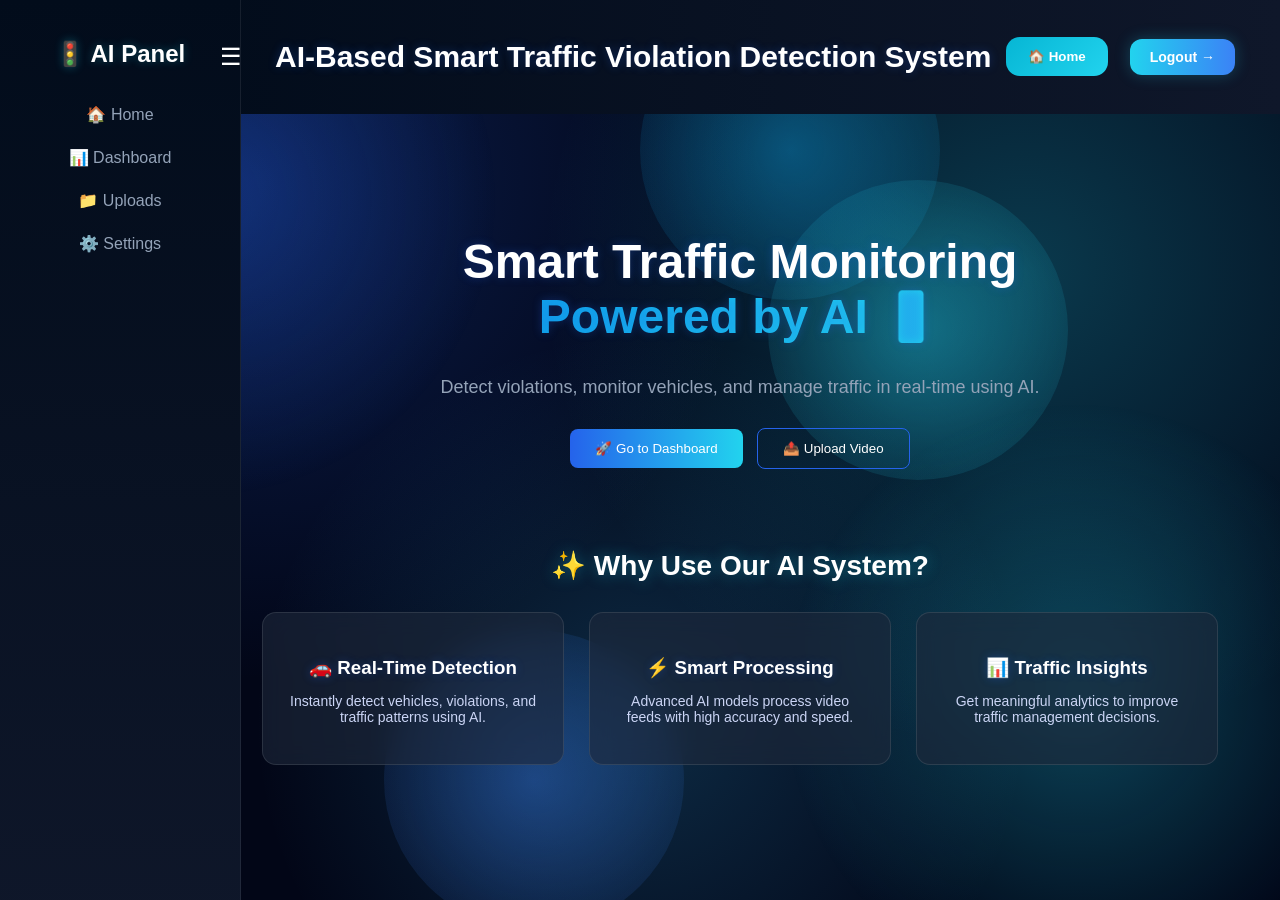
==== commit b4c0d86d: "Frontend UI upgrades and AI model setup updates" ====
--- a/frontend/index.html
+++ b/frontend/index.html
@@ -18,15 +18,30 @@
 <div class="navbar">
     <!-- ☰ Hamburger Button -->
     <span class="menu-btn" onclick="toggleSidebar()" id="menuBtn">☰</span>
-
-    <h2>🚦 AI-Based Smart Traffic Violation Detection System</h2>
-    <button class="top-logout-btn"
-        onclick="logout()">
-
-    Logout →
-    </button>
-</div>
-
+    <div class="top-bar">
+
+        <h2> AI-Based Smart Traffic Violation Detection System</h2>
+
+        <div class="top-actions">
+
+            <button class="home-btn"
+            onclick="goHome()">
+
+                🏠 Home
+
+            </button>
+
+            <button class="top-logout-btn"
+            onclick="logout()">
+
+                Logout →
+
+            </button>
+
+        </div>
+
+    </div>
+</div>
 
 <!-- 🧱 SIDEBAR -->
 
@@ -152,7 +167,57 @@
 
 <!-- 📂 UPLOAD PAGE -->
 <div id="uploadPage" class="page">
-    <p style="text-align:center; margin-top:50px; opacity:0.6;">
+    <section class="recent-uploads">
+        <div class="recent-uploads-header">
+            <h1>Recent Uploads</h1>
+            <p>Demo processing history for AI traffic violation analysis</p>
+        </div>
+
+        <div class="recent-upload-grid">
+            <div class="recent-upload-card">
+                <div class="upload-thumbnail signal-feed">
+                    <span class="play-marker">▶</span>
+                    <span class="camera-tag">CAM-04</span>
+                </div>
+                <div class="recent-upload-content">
+                    <h3>junction_signal_04.mp4</h3>
+                    <p class="upload-date">Uploaded: 12 May 2026</p>
+                    <span class="processing-status completed">Processed</span>
+                    <p><strong>Detected:</strong> Signal Jump, Stop Line Violation</p>
+                    <button class="report-btn">Download Report</button>
+                </div>
+            </div>
+
+            <div class="recent-upload-card">
+                <div class="upload-thumbnail highway-feed">
+                    <span class="play-marker">▶</span>
+                    <span class="camera-tag">HWY-12</span>
+                </div>
+                <div class="recent-upload-content">
+                    <h3>highway_lane_scan.mp4</h3>
+                    <p class="upload-date">Uploaded: 11 May 2026</p>
+                    <span class="processing-status reviewing">Reviewing</span>
+                    <p><strong>Detected:</strong> Overspeeding, Lane Violation</p>
+                    <button class="report-btn">Download Report</button>
+                </div>
+            </div>
+
+            <div class="recent-upload-card">
+                <div class="upload-thumbnail helmet-feed">
+                    <span class="play-marker">▶</span>
+                    <span class="camera-tag">ZONE-07</span>
+                </div>
+                <div class="recent-upload-content">
+                    <h3>two_wheeler_entry.mp4</h3>
+                    <p class="upload-date">Uploaded: 10 May 2026</p>
+                    <span class="processing-status completed">Processed</span>
+                    <p><strong>Detected:</strong> No Helmet, Triple Riding</p>
+                    <button class="report-btn">Download Report</button>
+                </div>
+            </div>
+        </div>
+    </section>
+    <p class="legacy-upload-placeholder" style="text-align:center; margin-top:50px; opacity:0.6;">
     Upload features will be expanded here later 🚀
     </p>
 </div>
@@ -435,4 +500,4 @@
 </script>
 <script src="script.js"></script>
 </body>
-</html>+</html>
--- a/frontend/style.css
+++ b/frontend/style.css
@@ -6,8 +6,8 @@
     text-align: center;
 
     /* 🔥 NEW PREMIUM BACKGROUND */
-    background: radial-gradient(circle at 20% 20%, rgba(99,102,241,0.25), transparent 40%),
-                radial-gradient(circle at 80% 30%, rgba(236,72,153,0.25), transparent 40%),
+    background: radial-gradient(circle at 20% 20%, rgba(37,99,235,0.25), transparent 40%),
+                radial-gradient(circle at 80% 30%, rgba(34,211,238,0.25), transparent 40%),
                 radial-gradient(circle at 50% 80%, rgba(56,189,248,0.2), transparent 40%),
                 #020617;
 }
@@ -71,7 +71,7 @@
 .sidebar h2 {
     color: white;
     margin-bottom: 25px;
-    text-shadow: 0 0 10px rgba(236,72,153,0.3); /* 🔥 glow */
+    text-shadow: 0 0 10px rgba(34,211,238,0.3); /* 🔥 glow */
 }
 
 /* List */
@@ -96,13 +96,13 @@
     transition: all 0.3s ease;
 }
 .sidebar ul li.active {
-    background: linear-gradient(90deg, rgba(124,58,237,0.3), rgba(236,72,153,0.3));
-    box-shadow: 0 0 12px rgba(236, 72, 153, 0.4);
+    background: linear-gradient(90deg, rgba(14,165,233,0.3), rgba(34,211,238,0.3));
+    box-shadow: 0 0 12px rgba(34, 211, 238, 0.4);
 }
 
 /* Hover effect */
 .sidebar li:hover {
-    background: linear-gradient(90deg, rgba(99,102,241,0.2), rgba(236,72,153,0.2));
+    background: linear-gradient(90deg, rgba(37,99,235,0.2), rgba(34,211,238,0.2));
     color: white;
     transform: translateX(5px); /* 🔥 subtle slide */
 }
@@ -140,25 +140,25 @@
     overflow: hidden;
     cursor: pointer;
 
-    box-shadow: 0 0 20px rgba(99,102,241,0.15);
+    box-shadow: 0 0 20px rgba(37,99,235,0.15);
 }
 .card:hover {
     transform: translateY(-10px) scale(1.03);
 
     box-shadow: 
-        0 0 25px rgba(99,102,241,0.5),
-        0 0 40px rgba(236,72,153,0.3);
-
-    border: 1px solid rgba(236,72,153,0.4);
+        0 0 25px rgba(37,99,235,0.5),
+        0 0 40px rgba(34,211,238,0.3);
+
+    border: 1px solid rgba(34,211,238,0.4);
     transform: translateY(-8px) scale(1.03);
-    box-shadow: 0 0 40px rgba(236,72,153,0.6);
+    box-shadow: 0 0 40px rgba(34,211,238,0.6);
 }
 .card:hover {
     transform: translateY(-5px) scale(1.02);
-    box-shadow: 0 10px 30px rgba(236,72,153,0.3);
+    box-shadow: 0 10px 30px rgba(34,211,238,0.3);
 }
 .card h2 {
-    text-shadow: 0 0 10px rgba(99,102,241,0.6);
+    text-shadow: 0 0 10px rgba(37,99,235,0.6);
 }
 .card span {
     font-size: 24px;
@@ -176,7 +176,7 @@
     content: "";
     position: absolute;
     inset: 0;
-    background: linear-gradient(120deg, transparent, rgba(236,72,153,0.5), transparent);
+    background: linear-gradient(120deg, transparent, rgba(34,211,238,0.5), transparent);
     opacity: 0;
     transition: 0.4s;
 }
@@ -198,7 +198,7 @@
 }
 
 .upload-box:hover {
-    box-shadow: 0 0 25px rgba(99,102,241,0.4);
+    box-shadow: 0 0 25px rgba(37,99,235,0.4);
     transition: 0.3s;
 }
 
@@ -260,7 +260,7 @@
 }
 /* ✨ OPTIONAL GLOW TEXT */
 h1, h2, h3 {
-    text-shadow: 0 0 10px rgba(99,102,241,0.3);
+    text-shadow: 0 0 10px rgba(37,99,235,0.3);
 }
 
 /* 🌌 ANIMATED BACKGROUND GLOW */
@@ -269,7 +269,7 @@
     position: fixed;
     width: 600px;
     height: 600px;
-    background: radial-gradient(circle, rgba(99,102,241,0.3), transparent 70%);
+    background: radial-gradient(circle, rgba(37,99,235,0.3), transparent 70%);
     top: -100px;
     left: -100px;
     animation: moveGlow1 10s infinite alternate;
@@ -281,7 +281,7 @@
     position: fixed;
     width: 600px;
     height: 600px;
-    background: radial-gradient(circle, rgba(236,72,153,0.3), transparent 70%);
+    background: radial-gradient(circle, rgba(34,211,238,0.3), transparent 70%);
     bottom: -100px;
     right: -100px;
     animation: moveGlow2 12s infinite alternate;
@@ -317,7 +317,7 @@
 }
 
 .hero-title span {
-    background: linear-gradient(90deg, #6366f1, #ec4899);
+    background: linear-gradient(90deg, #2563eb, #22d3ee);
     -webkit-background-clip: text;
     color: transparent;
 }
@@ -337,7 +337,7 @@
     margin-right: 10px;
     border: none;
     border-radius: 8px;
-    background: linear-gradient(90deg, #6366f1, #ec4899);
+    background: linear-gradient(90deg, #2563eb, #22d3ee);
     color: white;
     cursor: pointer;
 }
@@ -345,7 +345,7 @@
 .secondary-btn {
     padding: 12px 25px;
     border-radius: 8px;
-    border: 1px solid #6366f1;
+    border: 1px solid #2563eb;
     background: transparent;
     color: white;
     cursor: pointer;
@@ -390,7 +390,7 @@
 /* ✨ Hover effect */
 .feature-card:hover {
     transform: translateY(-5px);
-    box-shadow: 0 0 20px rgba(99,102,241,0.4);
+    box-shadow: 0 0 20px rgba(37,99,235,0.4);
 }
 
 /* 📝 Text */
@@ -403,7 +403,7 @@
     color: #cbd5f5;
 }
 .hero-title span {
-    background: linear-gradient(90deg, #7c3aed, #ec4899);
+    background: linear-gradient(90deg, #0ea5e9, #22d3ee);
 
     background-clip: text;           /* standard */
     -webkit-background-clip: text;   /* chrome/safari */
@@ -413,7 +413,7 @@
 
 .primary-btn:hover {
     transform: scale(1.05);
-    box-shadow: 0 0 20px rgba(236,72,153,0.6);
+    box-shadow: 0 0 20px rgba(34,211,238,0.6);
 }
 
 .feature-card:hover {
@@ -433,7 +433,7 @@
     position: absolute;
     width: 300px;
     height: 300px;
-    background: radial-gradient(circle, rgba(124,58,237,0.4), transparent);
+    background: radial-gradient(circle, rgba(14,165,233,0.4), transparent);
     border-radius: 50%;
     animation: floatGlow 12s infinite ease-in-out;
 }
@@ -441,7 +441,7 @@
 .background-glow span:nth-child(2) {
     left: 60%;
     top: 20%;
-    background: radial-gradient(circle, rgba(236,72,153,0.4), transparent);
+    background: radial-gradient(circle, rgba(34,211,238,0.4), transparent);
     animation-duration: 15s;
 }
 
@@ -475,13 +475,13 @@
 }
 
 .detection-box li:hover {
-    color: #ec4899;
+    color: #22d3ee;
     transform: translateX(5px);
 }
 .camera-box video {
     border-radius: 12px;
     border: 1px solid rgba(255,255,255,0.1);
-    box-shadow: 0 0 20px rgba(124,58,237,0.2);
+    box-shadow: 0 0 20px rgba(14,165,233,0.2);
 }
 
 .yolo-output::before {
@@ -491,10 +491,10 @@
     left: 20%;
     width: 60%;
     height: 2px;
-    background: linear-gradient(to right, transparent, #7c3aed, transparent);
+    background: linear-gradient(to right, transparent, #0ea5e9, transparent);
 }
 .section-title {
-    text-shadow: 0 0 15px rgba(236,72,153,0.4);
+    text-shadow: 0 0 15px rgba(34,211,238,0.4);
 }
 .detection-box li::before {
     content: "●";
@@ -502,7 +502,7 @@
     margin-right: 8px;
 }
 .sidebar li.active {
-    background: linear-gradient(90deg, rgba(99,102,241,0.3), rgba(236,72,153,0.3));
+    background: linear-gradient(90deg, rgba(37,99,235,0.3), rgba(34,211,238,0.3));
     color: white;
 }
 
@@ -536,11 +536,11 @@
     transition: all 0.3s ease;
 }
 .upload-area:hover {
-    border-color: #ec4899;
+    border-color: #22d3ee;
 
     box-shadow: 
-        0 0 20px rgba(236,72,153,0.4),
-        inset 0 0 20px rgba(99,102,241,0.2);
+        0 0 20px rgba(34,211,238,0.4),
+        inset 0 0 20px rgba(37,99,235,0.2);
 
     color: white;
 }
@@ -670,10 +670,60 @@
 }
 
 .light-mode .card,
+.light-mode .camera-box,
+.light-mode .detection-box,
+.light-mode .feature-card,
+.light-mode .left-panel,
+.light-mode .login-container,
+.light-mode .payment-box,
+.light-mode .stat-card,
+.light-mode .challan-card,
+.light-mode .user-profile,
+.light-mode .user-profile-box,
+.light-mode .download-card,
 .light-mode .upload-section,
 .light-mode .settings-box {
     background: rgba(255,255,255,0.8);
     color: #111;
+}
+
+.light-mode .user-left-strip {
+    background: linear-gradient(180deg, #eaf6ff, #dbeafe);
+    box-shadow: 4px 0 25px rgba(15,23,42,0.12);
+}
+
+.light-mode .user-main {
+    background: radial-gradient(circle at 30% 20%, rgba(14,165,233,0.18), transparent 35%),
+                radial-gradient(circle at 70% 45%, rgba(34,211,238,0.16), transparent 42%),
+                #f5f7fa;
+}
+
+.light-mode .user-left-strip h2,
+.light-mode .user-menu button,
+.light-mode .login-hero h1,
+.light-mode .payment-box input,
+.light-mode .notification-item,
+.light-mode .invoice-content,
+.light-mode .method-btn {
+    color: #111;
+}
+
+.light-mode .user-menu button:hover,
+.light-mode .method-btn:hover,
+.light-mode .method-btn.active {
+    color: white;
+}
+
+.light-mode .payment-box input,
+.light-mode .method-btn,
+.light-mode .invoice-content,
+.light-mode .notification-panel,
+.light-mode .notification-bell {
+    background: rgba(255,255,255,0.9);
+}
+
+.light-mode .payment-box input::placeholder {
+    color: rgba(17,24,39,0.55);
 }
 .fade-in {
     animation: fadeIn 0.8s ease-in-out;
@@ -691,7 +741,7 @@
 }
 button:hover {
     transform: scale(1.05);
-    box-shadow: 0 0 15px rgba(236,72,153,0.5);
+    box-shadow: 0 0 15px rgba(34,211,238,0.5);
 }
 /* 📥 UPLOAD SECTION */
 .upload-section {
@@ -718,8 +768,217 @@
 }
 
 .upload-box:hover {
-    border-color: #ec4899;
-    background: rgba(236,72,153,0.1);
+    border-color: #22d3ee;
+    background: rgba(34,211,238,0.1);
+}
+
+.legacy-upload-placeholder {
+    display: none;
+}
+
+.recent-uploads {
+    max-width: 1180px;
+    margin: 35px auto;
+    padding: 0 18px;
+    text-align: left;
+}
+
+.recent-uploads-header {
+    text-align: center;
+    margin-bottom: 28px;
+}
+
+.recent-uploads-header h1 {
+    margin-bottom: 10px;
+    font-size: 34px;
+    color: white;
+}
+
+.recent-uploads-header p {
+    margin: 0;
+    color: #94a3b8;
+    font-size: 15px;
+}
+
+.recent-upload-grid {
+    display: grid;
+    grid-template-columns: repeat(auto-fit, minmax(260px, 1fr));
+    gap: 22px;
+}
+
+.recent-upload-card {
+    overflow: hidden;
+    border-radius: 16px;
+    background: rgba(15, 23, 42, 0.72);
+    border: 1px solid rgba(34,211,238,0.16);
+    backdrop-filter: blur(14px);
+    box-shadow: 0 0 22px rgba(37,99,235,0.15);
+    transition: transform 0.3s ease, box-shadow 0.3s ease, border-color 0.3s ease;
+}
+
+.recent-upload-card:hover {
+    transform: translateY(-6px);
+    border-color: rgba(34,211,238,0.5);
+    box-shadow:
+        0 0 26px rgba(34,211,238,0.32),
+        0 18px 42px rgba(2,6,23,0.45);
+}
+
+.upload-thumbnail {
+    position: relative;
+    min-height: 155px;
+    border-bottom: 1px solid rgba(255,255,255,0.08);
+    background:
+        linear-gradient(rgba(2,6,23,0.22), rgba(2,6,23,0.78)),
+        repeating-linear-gradient(90deg, rgba(34,211,238,0.09) 0 1px, transparent 1px 28px),
+        linear-gradient(135deg, rgba(14,165,233,0.45), rgba(8,47,73,0.9));
+}
+
+.upload-thumbnail::after {
+    content: "";
+    position: absolute;
+    inset: 18px;
+    border: 1px solid rgba(34,211,238,0.22);
+    border-radius: 12px;
+}
+
+.signal-feed {
+    background:
+        linear-gradient(rgba(2,6,23,0.18), rgba(2,6,23,0.78)),
+        radial-gradient(circle at 78% 22%, rgba(239,68,68,0.42), transparent 13%),
+        linear-gradient(135deg, rgba(14,165,233,0.58), rgba(8,47,73,0.92));
+}
+
+.highway-feed {
+    background:
+        linear-gradient(rgba(2,6,23,0.16), rgba(2,6,23,0.8)),
+        linear-gradient(90deg, transparent 47%, rgba(255,255,255,0.25) 49%, transparent 52%),
+        linear-gradient(135deg, rgba(37,99,235,0.58), rgba(3,18,38,0.94));
+}
+
+.helmet-feed {
+    background:
+        linear-gradient(rgba(2,6,23,0.18), rgba(2,6,23,0.78)),
+        radial-gradient(circle at 30% 38%, rgba(34,211,238,0.38), transparent 18%),
+        linear-gradient(135deg, rgba(6,182,212,0.52), rgba(15,23,42,0.94));
+}
+
+.play-marker {
+    position: absolute;
+    left: 50%;
+    top: 50%;
+    z-index: 2;
+    transform: translate(-50%, -50%);
+    width: 48px;
+    height: 48px;
+    border-radius: 50%;
+    display: flex;
+    align-items: center;
+    justify-content: center;
+    background: rgba(2,6,23,0.64);
+    border: 1px solid rgba(34,211,238,0.5);
+    color: #22d3ee;
+    box-shadow: 0 0 22px rgba(34,211,238,0.42);
+}
+
+.camera-tag {
+    position: absolute;
+    top: 16px;
+    left: 16px;
+    z-index: 2;
+    padding: 6px 10px;
+    border-radius: 999px;
+    background: rgba(2,6,23,0.7);
+    border: 1px solid rgba(34,211,238,0.28);
+    color: #bae6fd;
+    font-size: 12px;
+    letter-spacing: 0.4px;
+}
+
+.recent-upload-content {
+    padding: 18px;
+}
+
+.recent-upload-content h3 {
+    margin: 0 0 8px;
+    font-size: 18px;
+    color: white;
+    word-break: break-word;
+}
+
+.recent-upload-content p {
+    color: #cbd5f5;
+    line-height: 1.5;
+    margin: 10px 0;
+}
+
+.upload-date {
+    color: #94a3b8 !important;
+    font-size: 13px;
+}
+
+.processing-status {
+    display: inline-flex;
+    align-items: center;
+    padding: 6px 10px;
+    border-radius: 999px;
+    font-size: 12px;
+    font-weight: 700;
+}
+
+.processing-status.completed {
+    color: #67e8f9;
+    background: rgba(34,211,238,0.12);
+    border: 1px solid rgba(34,211,238,0.28);
+}
+
+.processing-status.reviewing {
+    color: #fde68a;
+    background: rgba(245,158,11,0.12);
+    border: 1px solid rgba(245,158,11,0.28);
+}
+
+.report-btn {
+    margin-top: 8px;
+    width: 100%;
+    padding: 11px 14px;
+    border: none;
+    border-radius: 10px;
+    background: linear-gradient(90deg, #0ea5e9, #22d3ee);
+    color: white;
+    font-weight: 700;
+    cursor: pointer;
+    box-shadow: 0 0 16px rgba(34,211,238,0.24);
+    transition: transform 0.3s ease, box-shadow 0.3s ease;
+}
+
+.report-btn:hover {
+    transform: translateY(-2px);
+    box-shadow: 0 0 24px rgba(34,211,238,0.48);
+}
+
+.light-mode .recent-upload-card {
+    background: rgba(255,255,255,0.86);
+    color: #111;
+}
+
+.light-mode .recent-uploads-header h1,
+.light-mode .recent-upload-content h3 {
+    color: #111;
+}
+
+.light-mode .recent-upload-content p {
+    color: #334155;
+}
+
+@media (max-width: 720px) {
+    .recent-uploads {
+        padding: 0;
+    }
+
+    .recent-uploads-header h1 {
+        font-size: 28px;
+    }
 }
 .login-container {
     width: 320px;
@@ -758,7 +1017,7 @@
 .login-container button {
     width: 100%;
     padding: 10px;
-    background: #ec4899;
+    background: #22d3ee;
     border: none;
     border-radius: 8px;
     color: white;
@@ -819,7 +1078,7 @@
 .pay-btn {
     margin-top: 10px;
     padding: 8px 12px;
-    background: linear-gradient(45deg, #ff4d8d, #6c5ce7);
+    background: linear-gradient(45deg, #22d3ee, #2563eb);
     border: none;
     border-radius: 8px;
     color: white;
@@ -904,6 +1163,8 @@
 
     display: flex;
     flex-direction: column;
+
+    transition: margin-left 0.3s ease;
 }
 .user-menu {
     margin-top: 40px;
@@ -938,8 +1199,8 @@
 
     background: linear-gradient(
         90deg,
-        rgba(131, 58, 180, 0.35),
-        rgba(253, 29, 29, 0.15)
+        rgba(14, 165, 233, 0.35),
+        rgba(37, 99, 235, 0.15)
     );
 
     color: white;
@@ -978,7 +1239,7 @@
 }
 
 .filters button:hover {
-    background: #ff4d94;
+    background: #0ea5e9;
     transform: scale(1.05);
 }
 .left-panel {
@@ -1026,6 +1287,43 @@
     flex-direction: column;
 
     z-index: 100;
+
+    transition: transform 0.3s ease;
+}
+
+.user-sidebar-toggle {
+    position: fixed;
+    top: 22px;
+    left: 300px;
+    width: 44px;
+    height: 44px;
+    border: 1px solid rgba(34,211,238,0.35);
+    border-radius: 12px;
+    background: linear-gradient(135deg, rgba(14,165,233,0.35), rgba(37,99,235,0.22));
+    color: white;
+    font-size: 24px;
+    cursor: pointer;
+    z-index: 250;
+    backdrop-filter: blur(12px);
+    box-shadow: 0 0 18px rgba(34,211,238,0.25);
+    transition: left 0.3s ease, transform 0.3s ease, box-shadow 0.3s ease;
+}
+
+.user-sidebar-toggle:hover {
+    transform: scale(1.05);
+    box-shadow: 0 0 24px rgba(34,211,238,0.45);
+}
+
+.user-sidebar-collapsed .user-left-strip {
+    transform: translateX(-100%);
+}
+
+.user-sidebar-collapsed .user-main {
+    margin-left: 0;
+}
+
+.user-sidebar-collapsed .user-sidebar-toggle {
+    left: 20px;
 }
 
 .user-left-strip h2 {
@@ -1046,7 +1344,7 @@
 }
 
 .filters button:hover {
-    background: #ff4d94;
+    background: #0ea5e9;
 }
 /* ================= PAYMENT UI ================= */
 
@@ -1078,11 +1376,11 @@
 }
 
 .method-btn:hover{
-    background: rgba(236,72,153,0.3);
+    background: rgba(34,211,238,0.3);
 }
 
 .method-btn.active{
-    background: linear-gradient(135deg,#ec4899,#8b5cf6);
+    background: linear-gradient(135deg,#22d3ee,#3b82f6);
 }
 
 .payment-box{
@@ -1163,7 +1461,7 @@
 
     width: 400px;
 
-    background: rgba(20,20,40,0.95);
+    background: rgba(3,18,38,0.95);
 
     padding: 30px;
 
@@ -1244,7 +1542,7 @@
 
     backdrop-filter: blur(10px);
 
-    box-shadow: 0 0 15px rgba(236,72,153,0.3);
+    box-shadow: 0 0 15px rgba(34,211,238,0.3);
 
     transition: 0.3s;
 }
@@ -1283,7 +1581,7 @@
 
     width: 320px;
 
-    background: rgba(20,20,40,0.95);
+    background: rgba(3,18,38,0.95);
 
     margin-top: 15px;
 
@@ -1343,12 +1641,12 @@
 
     background: linear-gradient(
         90deg,
-        #ec4899,
-        #8b5cf6
+        #22d3ee,
+        #3b82f6
     ) !important;
 
     box-shadow:
-    0 0 20px rgba(236,72,153,0.5);
+    0 0 20px rgba(34,211,238,0.5);
 
 }
 .back-btn{
@@ -1403,13 +1701,7 @@
 
 }
 /* TOP RIGHT LOGOUT */
-
 .top-logout-btn{
-
-    position: absolute;
-
-    right: 30px;
-    top: 28px;
 
     padding: 10px 20px;
 
@@ -1420,8 +1712,8 @@
     background:
     linear-gradient(
         90deg,
-        #ec4899,
-        #8b5cf6
+        #22d3ee,
+        #3b82f6
     );
 
     color: white;
@@ -1434,16 +1726,65 @@
     transition: 0.3s ease;
 
     box-shadow:
-    0 0 15px rgba(236,72,153,0.25);
-
-}
-
+    0 0 15px rgba(34,211,238,0.25);
+
+}
+.top-bar{
+
+    display: flex;
+    justify-content: space-between;
+    align-items: center;
+
+    width: calc(100% - 80px);
+
+    margin-left: 60px;
+    padding-right: 30px;
+}
+.top-actions{
+
+    display: flex;
+    gap: 12px;
+    align-items: center;
+
+    margin-left: auto;
+
+    flex-wrap: nowrap;
+}
+.home-btn{
+
+    padding: 12px 22px;
+
+    border: none;
+    border-radius: 14px;
+
+    background: linear-gradient(
+        135deg,
+        #06b6d4,
+        #22d3ee
+    );
+
+    color: white;
+    font-weight: 600;
+
+    cursor: pointer;
+
+    transition: 0.3s;
+
+    margin-right: 10px;
+}
+.home-btn:hover{
+
+    transform: translateY(-2px);
+
+    box-shadow:
+    0 0 20px rgba(34,211,238,0.5);
+}
 .top-logout-btn:hover{
 
     transform: translateY(-2px);
 
     box-shadow:
-    0 0 25px rgba(236,72,153,0.4);
+    0 0 25px rgba(34,211,238,0.4);
 
 }
 .yolo-live-box{
@@ -1486,4 +1827,4 @@
     100%{
         opacity: 1;
     }
-}+}
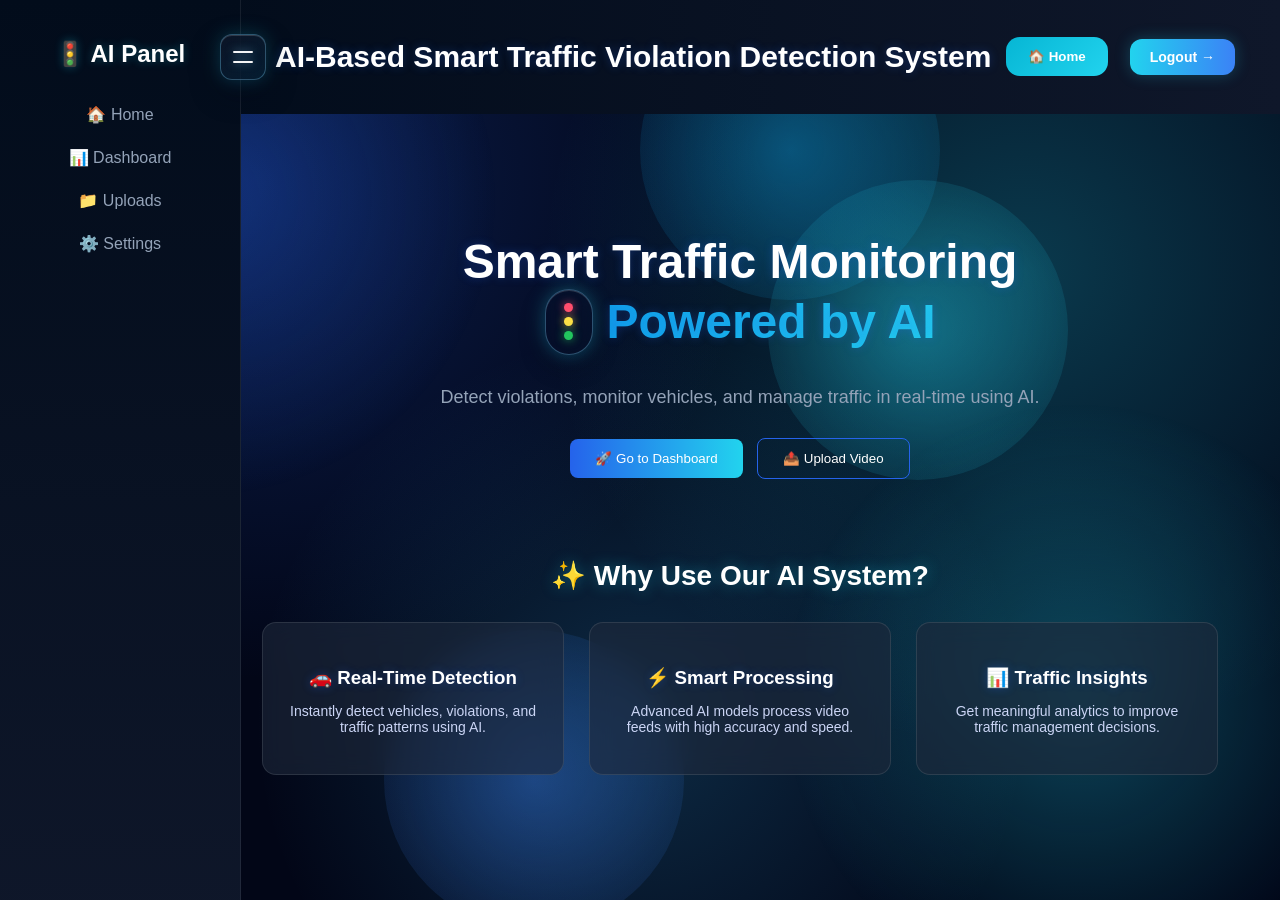
==== commit 604b1ce9: "Updated frontend backend and AI modules" ====
--- a/frontend/index.html
+++ b/frontend/index.html
@@ -66,7 +66,14 @@
         
         <h1 class="hero-title">
             Smart Traffic Monitoring <br>
-            <span>Powered by AI 🚦</span>
+            <span class="hero-ai-line">
+                <span class="traffic-signal-icon" aria-hidden="true">
+                    <i class="signal-red"></i>
+                    <i class="signal-yellow"></i>
+                    <i class="signal-green"></i>
+                </span>
+                <span class="hero-ai-text">Powered by AI</span>
+            </span>
         </h1>
 
         <p class="hero-subtitle">
@@ -145,8 +152,10 @@
     <div class="camera-section">
 
         <div class="camera-box">
-            <h3>📷 Live Camera Feed</h3>
-            <video id="camera" autoplay></video>
+            <h3>Real-Time CCTV Monitoring (Future Scope)</h3>
+            <div class="camera-placeholder" aria-label="Real-time CCTV monitoring future scope">
+                <span>CCTV module disabled for upload-only demo</span>
+            </div>
         </div>
 
         <div class="detection-box">
@@ -161,6 +170,7 @@
     <div class="yolo-output">
         <h3>🧠 YOLO Detection Output</h3>
         <img src="output/result.jpg" id="yolo-image" width="400">
+        <video id="processedVideo" controls style="display:none; max-width:90%; margin:15px auto 0;"></video>
     </div>
 
 </div>
@@ -238,11 +248,6 @@
     </div>
 
     <div class="setting-item">
-        <label>📷 Camera Feed</label>
-        <input type="checkbox" id="cameraToggle" checked>
-    </div>
-
-    <div class="setting-item">
         <label>🧠 AI Sensitivity</label>
         <input type="range" min="1" max="10" value="5" id="aiLevel">
      </div>
@@ -251,9 +256,10 @@
 
 <!-- 🔥 SCRIPT -->
 <script>
+let backendUploadActive = false;
+
 document.addEventListener("DOMContentLoaded", () => {
 
-    // 🔁 PAGE SWITCH
     window.showPage = function(pageId) {
         const pages = document.querySelectorAll(".page");
 
@@ -261,91 +267,18 @@
             page.classList.remove("active");
         });
 
-        document.getElementById(pageId).classList.add("active");
+        const targetPage = document.getElementById(pageId);
+        if (targetPage) {
+            targetPage.classList.add("active");
+        }
     };
 
-    const video = document.getElementById("camera");
     const detectionList = document.getElementById("detectionList");
-    const uploadInput = document.getElementById("videoUpload");
-    const uploadedVideo = document.getElementById("uploadedVideo");
-
-    // 🎥 Webcam
-    if (video) {
-        navigator.mediaDevices.getUserMedia({ video: true })
-        .then(stream => {
-            video.srcObject = stream;
-        });
-    }
-
-    // 🔁 YOLO refresh
-    setInterval(() => {
-        const img = document.getElementById("yolo-image");
-        if (img) {
-            img.src = "output/result.jpg?t=" + new Date().getTime();
-        }
-    }, 1000);
-
-    // 🔢 Counter
-  function animateCount(id, target) {
-    let count = 0;
-    const element = document.getElementById(id);
-
-    const interval = setInterval(() => {
-        count += Math.ceil(target / 50); // faster + smooth
-        if (count >= target) count = target;
-
-        element.innerText = count;
-
-        if (count === target) clearInterval(interval);
-    }, 30);
-}
-    // 🔥 Fake logs
-    const logs = [
-        "🚨 Helmet violation detected",
-        "🚗 Overspeed vehicle detected",
-        "🚦 Signal jump detected",
-        "📸 License plate captured",
-        "⚠️ Triple riding detected"
-    ];
-
     if (detectionList) {
-        setInterval(() => {
-            const li = document.createElement("li");
-            li.innerText = logs[Math.floor(Math.random() * logs.length)];
-            detectionList.prepend(li);
-
-            if (detectionList.children.length > 5) {
-                detectionList.removeChild(detectionList.lastChild);
-            }
-        }, 2000);
-    }
-
-    // 📤 Upload simulation
-    if (uploadInput) {
-        uploadInput.addEventListener("change", function () {
-            const file = this.files[0];
-
-            if (file) {
-                const url = URL.createObjectURL(file);
-                uploadedVideo.src = url;
-                uploadedVideo.style.display = "block";
-
-                if (detectionList) {
-                    detectionList.innerHTML = "<li>⏳ Processing video...</li>";
-
-                    setTimeout(() => {
-                        detectionList.innerHTML = `
-                            <li>🚨 Helmet violation detected</li>
-                            <li>🚦 Signal jump detected</li>
-                            <li>⚡ Over-speed detected</li>
-                        `;
-                    }, 3000);
-                }
-            }
-        });
-    }
-
-})
+        detectionList.innerHTML = '<li id="initialLog">Upload a video to start detection.</li>';
+    }
+
+});
 function toggleSidebar() {
     const sidebar = document.getElementById("sidebar");
     const container = document.querySelector(".container");
@@ -359,6 +292,7 @@
     const isOpen = !sidebar.classList.contains("closed");
 
     document.body.classList.toggle("sidebar-open", isOpen);
+    menuBtn.classList.toggle("is-open", isOpen);
 
     // 🔥 CHANGE ICON
     menuBtn.textContent = isOpen ? "✖" : "☰";
@@ -370,17 +304,19 @@
 
     element.classList.add("active");
 }
-document.getElementById("videoUpload").addEventListener("change", function(event) {
-    const file = event.target.files[0];
-    const video = document.getElementById("uploadedVideo");
-
-    if (file) {
-        video.src = URL.createObjectURL(file);
-        video.style.display = "block";
-    }
-});
 function addLog(message, type = "normal") {
+    if (
+        backendUploadActive &&
+        message !== "Video processed by backend" &&
+        message !== "Upload failed"
+    ) {
+        return;
+    }
+
     const logList = document.getElementById("detectionList");
+    if (!logList) {
+        return;
+    }
 
     const li = document.createElement("li");
 
@@ -394,109 +330,333 @@
     logList.appendChild(li);
     logList.scrollTop = logList.scrollHeight;
 }
-    addLog("🟢 Test Normal", "normal");
-    addLog("🟡 Test Warning", "warning");
-    addLog("🔴 Test Violation", "violation");
-setTimeout(() => {
-    addLog("🚗 Vehicle detected", "normal");
-}, 2000);
-
-setTimeout(() => {
-    addLog("📸 License plate captured", "normal");
-}, 3500);
-
-setTimeout(() => {
-    addLog("⚠️ Triple riding detected", "warning");
-}, 5000);
-
-setTimeout(() => {
-    addLog("🚦 Signal jump detected", "violation");
-}, 6500);
-
-setTimeout(() => {
-    addLog("🛑 Helmet violation detected", "violation");
-}, 8000);
 </script>
 <script>
-// 🌙 DARK MODE
+// Dark mode
 const darkModeToggle = document.getElementById("darkMode");
 
-darkModeToggle.addEventListener("change", () => {
-    document.body.classList.toggle("light-mode");
-});
-
-
-// 🔔 NOTIFICATIONS
+if (darkModeToggle) {
+    darkModeToggle.addEventListener("change", () => {
+        document.body.classList.toggle("light-mode");
+    });
+}
+
+// Notifications
 const notificationsToggle = document.getElementById("notifications");
 
-notificationsToggle.addEventListener("change", () => {
-    if (notificationsToggle.checked) {
-        alert("Notifications Enabled 🔔");
-    } else {
-        alert("Notifications Disabled ❌");
-    }
-});
-
-
-// 📷 CAMERA TOGGLE
-const cameraToggle = document.getElementById("cameraToggle");
-const cameraFeed = document.getElementById("camera");
-
-cameraToggle.addEventListener("change", () => {
-    if (cameraToggle.checked) {
-        cameraFeed.style.display = "block";
-    } else {
-        cameraFeed.style.display = "none";
-    }
-});
-
+if (notificationsToggle) {
+    notificationsToggle.addEventListener("change", () => {
+        if (notificationsToggle.checked) {
+            alert("Notifications Enabled");
+        } else {
+            alert("Notifications Disabled");
+        }
+    });
+}
 
 // 🧠 AI SENSITIVITY SLIDER
 const aiLevel = document.getElementById("aiLevel");
 
-aiLevel.addEventListener("input", () => {
-    console.log("AI Sensitivity:", aiLevel.value);
-});
+if (aiLevel) {
+    aiLevel.addEventListener("input", () => {
+        console.log("AI Sensitivity:", aiLevel.value);
+    });
+}
 </script>
 <script>
-const videoUpload = document.getElementById("videoUpload");
-const videoPlayer = document.getElementById("uploadedVideo");
-
-videoUpload.addEventListener("change", async function () {
-    const file = this.files[0];
-
-    if (!file) return;
-
-    // show preview
-    const url = URL.createObjectURL(file);
-    videoPlayer.src = url;
-    videoPlayer.style.display = "block";
-
-    // send to backend
-    const formData = new FormData();
-    formData.append("file", file);
-
-    try {
-        const response = await fetch("http://127.0.0.1:5000/upload", {
-            method: "POST",
-            body: formData
+(function initUploadHandler() {
+    const videoUpload = document.getElementById("videoUpload");
+    const videoPlayer = document.getElementById("uploadedVideo");
+    const uploadDetectionList = document.getElementById("detectionList");
+    const uploadViolationCount = document.getElementById("violationCount");
+    const uploadOutputImage = document.getElementById("yolo-image");
+    const processedVideo = document.getElementById("processedVideo");
+    let previewUrl = null;
+    let uploadInProgress = false;
+    let progressTimer = null;
+    let progressIndex = 0;
+
+    const progressMessages = [
+        "Reading uploaded video...",
+        "Sampling frames for YOLO detection...",
+        "Checking traffic-light and vehicle events...",
+        "Counting detected violations...",
+        "Preparing processed output..."
+    ];
+
+    if (!videoUpload) {
+        console.warn("[Upload] videoUpload input not found");
+        return;
+    }
+
+    function keepUploadSectionOpen() {
+        if (typeof window.showPage === "function") {
+            window.showPage("dashboardPage");
+        }
+    }
+
+    function clearDetectionLog() {
+        if (!uploadDetectionList) {
+            console.error("[Upload UI] Detection log element not found");
+            return false;
+        }
+        uploadDetectionList.innerHTML = "";
+        return true;
+    }
+
+    function appendDetectionLog(message, type = "normal") {
+        if (!uploadDetectionList) {
+            console.error("[Upload UI] Detection log element not found");
+            return false;
+        }
+
+        const li = document.createElement("li");
+        li.className = "log-item " + type;
+        li.textContent = message;
+        uploadDetectionList.appendChild(li);
+        uploadDetectionList.scrollTop = uploadDetectionList.scrollHeight;
+        return true;
+    }
+
+    function setDetectionLog(message, type = "normal") {
+        if (!clearDetectionLog()) {
+            return false;
+        }
+        return appendDetectionLog(message, type);
+    }
+
+    function startProgressLog() {
+        stopProgressLog();
+        progressIndex = 0;
+        appendDetectionLog(progressMessages[progressIndex]);
+
+        progressTimer = setInterval(() => {
+            progressIndex = Math.min(progressIndex + 1, progressMessages.length - 1);
+            appendDetectionLog(progressMessages[progressIndex]);
+
+            if (progressIndex === progressMessages.length - 1) {
+                stopProgressLog();
+            }
+        }, 1200);
+    }
+
+    function stopProgressLog() {
+        if (progressTimer) {
+            clearInterval(progressTimer);
+            progressTimer = null;
+        }
+    }
+
+    function extractViolations(data) {
+        const source =
+            data.violations ||
+            data.results ||
+            data.detections ||
+            data.violation ||
+            [];
+
+        const violations = Array.isArray(source) ? source : [source];
+        const normalized = violations
+            .filter(Boolean)
+            .map((violation) => ({
+                type: violation.type || violation.violation || violation.name || "Traffic violation",
+                fine: violation.fine || violation.amount || violation.penalty || 0,
+                frame: violation.frame,
+                status: violation.status || data.status || "processed"
+            }));
+
+        console.log("[Upload] Violations extracted:", normalized);
+        return normalized;
+    }
+
+    function getOutputPath(data) {
+        return data.output || data.output_video || data.processed_video || data.outputPath || "";
+    }
+
+    function getPlayableOutputUrl(outputPath) {
+        if (!outputPath) {
+            return "";
+        }
+
+        if (/^(https?:|blob:|data:|file:)/i.test(outputPath)) {
+            return outputPath;
+        }
+
+        if (/^[a-zA-Z]:[\\/]/.test(outputPath)) {
+            return "file:///" + outputPath.replace(/\\/g, "/");
+        }
+
+        return outputPath.replace(/\\/g, "/");
+    }
+
+    function keepPreviewPlaying() {
+        if (!videoPlayer || !videoPlayer.src) {
+            return;
+        }
+
+        videoPlayer.style.display = "block";
+        videoPlayer.muted = true;
+        videoPlayer.playsInline = true;
+
+        const playAttempt = videoPlayer.play();
+        if (playAttempt && typeof playAttempt.catch === "function") {
+            playAttempt.catch(() => {
+                videoPlayer.controls = true;
+            });
+        }
+    }
+
+    function renderProcessingResult(data) {
+        const violations = extractViolations(data);
+        const outputPath = getOutputPath(data);
+        const playableOutputUrl = getPlayableOutputUrl(outputPath);
+
+        if (uploadViolationCount) {
+            uploadViolationCount.innerText = violations.length;
+            console.log("[Upload UI] Violation count updated:", violations.length);
+        } else {
+            console.error("[Upload UI] Violation count element not found");
+        }
+
+        setDetectionLog(data.message || "Processing complete. Backend response received.");
+
+        if (violations.length === 0) {
+            appendDetectionLog("Upload complete. No violations detected in demo frames.");
+        } else {
+            violations.forEach((violation) => {
+                const frame = violation.frame !== undefined ? ` | Frame: ${violation.frame}` : "";
+                appendDetectionLog(`${violation.type} | Fine: Rs.${violation.fine}${frame}`, "violation");
+            });
+        }
+
+        appendDetectionLog(`Summary: ${violations.length} violation(s) detected.`, violations.length ? "warning" : "normal");
+
+        if (uploadOutputImage && outputPath) {
+            uploadOutputImage.alt = "Processed output: " + outputPath;
+            uploadOutputImage.dataset.output = outputPath;
+            console.log("[Upload UI] Output metadata updated:", outputPath);
+        } else if (!uploadOutputImage) {
+            console.error("[Upload UI] YOLO output image element not found");
+        } else {
+            console.warn("[Upload UI] Backend response did not include output/output_video");
+        }
+
+        if (processedVideo && playableOutputUrl) {
+            processedVideo.src = playableOutputUrl;
+            processedVideo.style.display = "block";
+            processedVideo.load();
+            appendDetectionLog("Processed output video is ready.");
+        } else if (outputPath) {
+            appendDetectionLog("Processed output generated: " + outputPath);
+        }
+
+        keepPreviewPlaying();
+        keepUploadSectionOpen();
+
+        return {
+            violations,
+            outputPath,
+            previewVisible: Boolean(videoPlayer && videoPlayer.src)
+        };
+    }
+
+    videoUpload.addEventListener("change", async function (event) {
+        event.preventDefault();
+        console.log("[Upload] Change event fired");
+
+        if (uploadInProgress) {
+            console.warn("[Upload] Ignoring duplicate change while upload is in progress");
+            return;
+        }
+
+        const file = event.target.files && event.target.files[0];
+        if (!file) {
+            console.warn("[Upload] No file selected");
+            return;
+        }
+
+        backendUploadActive = true;
+        uploadInProgress = true;
+        keepUploadSectionOpen();
+
+        console.log("[Upload] Selected file:", {
+            name: file.name,
+            type: file.type,
+            size: file.size
         });
 
-        const data = await response.json();
-
-        console.log("Backend response:", data);
-
-        // update YOLO output image
-        document.getElementById("yolo-image").src = data.output;
-
-        // add log
-        addLog("📤 Video processed", "normal");
-
-    } catch (error) {
-        console.error(error);
-        addLog("❌ Upload failed", "violation");
-    }
-});
+        if (videoPlayer) {
+            if (previewUrl) {
+                URL.revokeObjectURL(previewUrl);
+            }
+            previewUrl = URL.createObjectURL(file);
+            videoPlayer.src = previewUrl;
+            videoPlayer.style.display = "block";
+            videoPlayer.load();
+            keepPreviewPlaying();
+        }
+
+        if (processedVideo) {
+            processedVideo.removeAttribute("src");
+            processedVideo.style.display = "none";
+            processedVideo.load();
+        }
+
+        const formData = new FormData();
+        formData.append("file", file, file.name);
+        formData.append("username", "demo_user");
+
+        setDetectionLog("Uploading video to Flask backend...");
+        startProgressLog();
+
+        try {
+            console.log("[Upload] Sending POST http://localhost:5000/upload");
+            const response = await fetch("http://localhost:5000/upload", {
+                method: "POST",
+                body: formData
+            });
+
+            console.log("[Upload] Response received:", {
+                ok: response.ok,
+                status: response.status,
+                statusText: response.statusText,
+                contentType: response.headers.get("content-type")
+            });
+
+            const rawText = await response.text();
+            console.log("[Upload] Raw response text:", rawText);
+            let data = {};
+
+            try {
+                data = rawText ? JSON.parse(rawText) : {};
+                console.log("[Upload] Parsed JSON:", data);
+            } catch (parseError) {
+                console.error("[Upload] Non-JSON Flask response:", rawText);
+                throw new Error("Flask returned a non-JSON response.");
+            }
+
+            if (!response.ok || data.status === "error") {
+                throw new Error(data.message || "Upload failed with status " + response.status);
+            }
+
+            const renderResult = renderProcessingResult(data);
+            console.log("[Upload] Render result:", renderResult);
+
+            addLog("Video processed by backend", "normal");
+        } catch (error) {
+            console.error("[Upload] Failed:", error);
+            setDetectionLog("Upload failed. Check Flask console logs and confirm backend is running on localhost:5000.");
+            addLog("Upload failed", "violation");
+        } finally {
+            stopProgressLog();
+            uploadInProgress = false;
+            backendUploadActive = false;
+            keepPreviewPlaying();
+            keepUploadSectionOpen();
+            console.log("[Upload] Flow finished");
+        }
+    });
+})();
 </script>
 <script src="script.js"></script>
 </body>
--- a/frontend/style.css
+++ b/frontend/style.css
@@ -34,11 +34,65 @@
     top: 50%;
     transform: translateY(-50%);
 
-    font-size: 24px;
-    cursor: pointer;
-    color: white;
+    width: 44px;
+    height: 44px;
+    display: inline-flex;
+    align-items: center;
+    justify-content: center;
+
+    font-size: 0;
+    cursor: pointer;
+    color: white;
+    border-radius: 12px;
+    border: 1px solid rgba(125, 211, 252, 0.32);
+    background: linear-gradient(145deg, rgba(15, 23, 42, 0.72), rgba(8, 47, 73, 0.48));
+    box-shadow:
+        0 0 18px rgba(34, 211, 238, 0.22),
+        0 12px 30px rgba(2, 6, 23, 0.38),
+        inset 0 1px 0 rgba(255, 255, 255, 0.16);
+    backdrop-filter: blur(14px);
+    -webkit-backdrop-filter: blur(14px);
 
     z-index: 1000;
+    transition: transform 0.3s ease, box-shadow 0.3s ease, border-color 0.3s ease, background 0.3s ease;
+}
+
+.menu-btn::before,
+.menu-btn::after {
+    content: "";
+    position: absolute;
+    width: 20px;
+    height: 2px;
+    border-radius: 999px;
+    background: rgba(255, 255, 255, 0.96);
+    box-shadow: 0 0 8px rgba(125, 211, 252, 0.55);
+    transition: transform 0.3s ease, box-shadow 0.3s ease;
+}
+
+.menu-btn::before {
+    transform: translateY(-5px);
+}
+
+.menu-btn::after {
+    transform: translateY(5px);
+}
+
+.menu-btn:hover {
+    transform: translateY(-50%) scale(1.06);
+    border-color: rgba(34, 211, 238, 0.65);
+    background: linear-gradient(145deg, rgba(15, 23, 42, 0.82), rgba(14, 116, 144, 0.58));
+    box-shadow:
+        0 0 28px rgba(34, 211, 238, 0.42),
+        0 16px 34px rgba(2, 6, 23, 0.42),
+        inset 0 1px 0 rgba(255, 255, 255, 0.2);
+}
+
+.menu-btn.is-open::before {
+    transform: rotate(45deg);
+}
+
+.menu-btn.is-open::after {
+    transform: rotate(-45deg);
 }
 /* When sidebar is hidden */
 .navbar.full {
@@ -411,6 +465,103 @@
     color: transparent;
 }
 
+.hero-title .hero-ai-line {
+    display: inline-flex;
+    align-items: center;
+    justify-content: center;
+    gap: clamp(8px, 1.2vw, 14px);
+    background: none;
+    background-clip: border-box;
+    -webkit-background-clip: border-box;
+    color: inherit;
+    vertical-align: middle;
+}
+
+.hero-title .hero-ai-text {
+    background: linear-gradient(90deg, #0ea5e9, #22d3ee);
+    background-clip: text;
+    -webkit-background-clip: text;
+    color: transparent;
+}
+
+.traffic-signal-icon {
+    width: clamp(20px, 3.4vw, 34px);
+    height: clamp(34px, 5vw, 52px);
+    display: inline-flex;
+    flex-direction: column;
+    align-items: center;
+    justify-content: center;
+    gap: clamp(3px, 0.45vw, 5px);
+    flex: 0 0 auto;
+    padding: clamp(4px, 0.55vw, 6px);
+    border-radius: 999px;
+    border: 1px solid rgba(125, 211, 252, 0.34);
+    background: linear-gradient(180deg, rgba(15, 23, 42, 0.86), rgba(8, 47, 73, 0.62));
+    box-shadow:
+        0 0 18px rgba(34, 211, 238, 0.32),
+        0 10px 24px rgba(2, 6, 23, 0.34),
+        inset 0 1px 0 rgba(255, 255, 255, 0.16);
+    backdrop-filter: blur(12px);
+    -webkit-backdrop-filter: blur(12px);
+    animation: signalGlow 2.6s ease-in-out infinite;
+}
+
+.traffic-signal-icon i {
+    width: clamp(5px, 0.85vw, 9px);
+    height: clamp(5px, 0.85vw, 9px);
+    display: block;
+    border-radius: 50%;
+    background: rgba(148, 163, 184, 0.45);
+}
+
+.traffic-signal-icon .signal-red {
+    background: #ff4d6d;
+    box-shadow: 0 0 9px rgba(255, 77, 109, 0.75);
+    animation: signalPulseRed 2.6s ease-in-out infinite;
+}
+
+.traffic-signal-icon .signal-yellow {
+    background: #fde047;
+    box-shadow: 0 0 9px rgba(253, 224, 71, 0.72);
+    animation: signalPulseYellow 2.6s ease-in-out infinite 0.35s;
+}
+
+.traffic-signal-icon .signal-green {
+    background: #22c55e;
+    box-shadow: 0 0 10px rgba(34, 197, 94, 0.8);
+    animation: signalPulseGreen 2.6s ease-in-out infinite 0.7s;
+}
+
+@keyframes signalGlow {
+    0%, 100% {
+        box-shadow:
+            0 0 16px rgba(34, 211, 238, 0.26),
+            0 10px 24px rgba(2, 6, 23, 0.32),
+            inset 0 1px 0 rgba(255, 255, 255, 0.14);
+    }
+    50% {
+        box-shadow:
+            0 0 26px rgba(34, 211, 238, 0.48),
+            0 14px 30px rgba(2, 6, 23, 0.4),
+            inset 0 1px 0 rgba(255, 255, 255, 0.2);
+    }
+}
+
+@keyframes signalPulseRed {
+    0%, 100% { opacity: 0.65; transform: scale(0.92); }
+    20% { opacity: 1; transform: scale(1.08); }
+}
+
+@keyframes signalPulseYellow {
+    0%, 100% { opacity: 0.65; transform: scale(0.92); }
+    45% { opacity: 1; transform: scale(1.08); }
+}
+
+@keyframes signalPulseGreen {
+    0%, 100% { opacity: 0.7; transform: scale(0.94); }
+    70% { opacity: 1; transform: scale(1.1); }
+}
+
 .primary-btn:hover {
     transform: scale(1.05);
     box-shadow: 0 0 20px rgba(34,211,238,0.6);
@@ -478,10 +629,25 @@
     color: #22d3ee;
     transform: translateX(5px);
 }
-.camera-box video {
+.camera-box video,
+.camera-box img,
+.camera-placeholder {
+    display: block;
+    width: 100%;
     border-radius: 12px;
     border: 1px solid rgba(255,255,255,0.1);
     box-shadow: 0 0 20px rgba(14,165,233,0.2);
+}
+
+.camera-placeholder {
+    min-height: 170px;
+    box-sizing: border-box;
+    display: flex;
+    align-items: center;
+    justify-content: center;
+    padding: 18px;
+    color: #94a3b8;
+    background: rgba(2, 6, 23, 0.35);
 }
 
 .yolo-output::before {
@@ -605,9 +771,6 @@
         transform: translateY(0);
     }
 }
-setInterval(() => {
-    addLog("🚗 Vehicle detected at signal", "normal");
-}, 3000);
 /* base */
 .log-item {
     display: flex;
